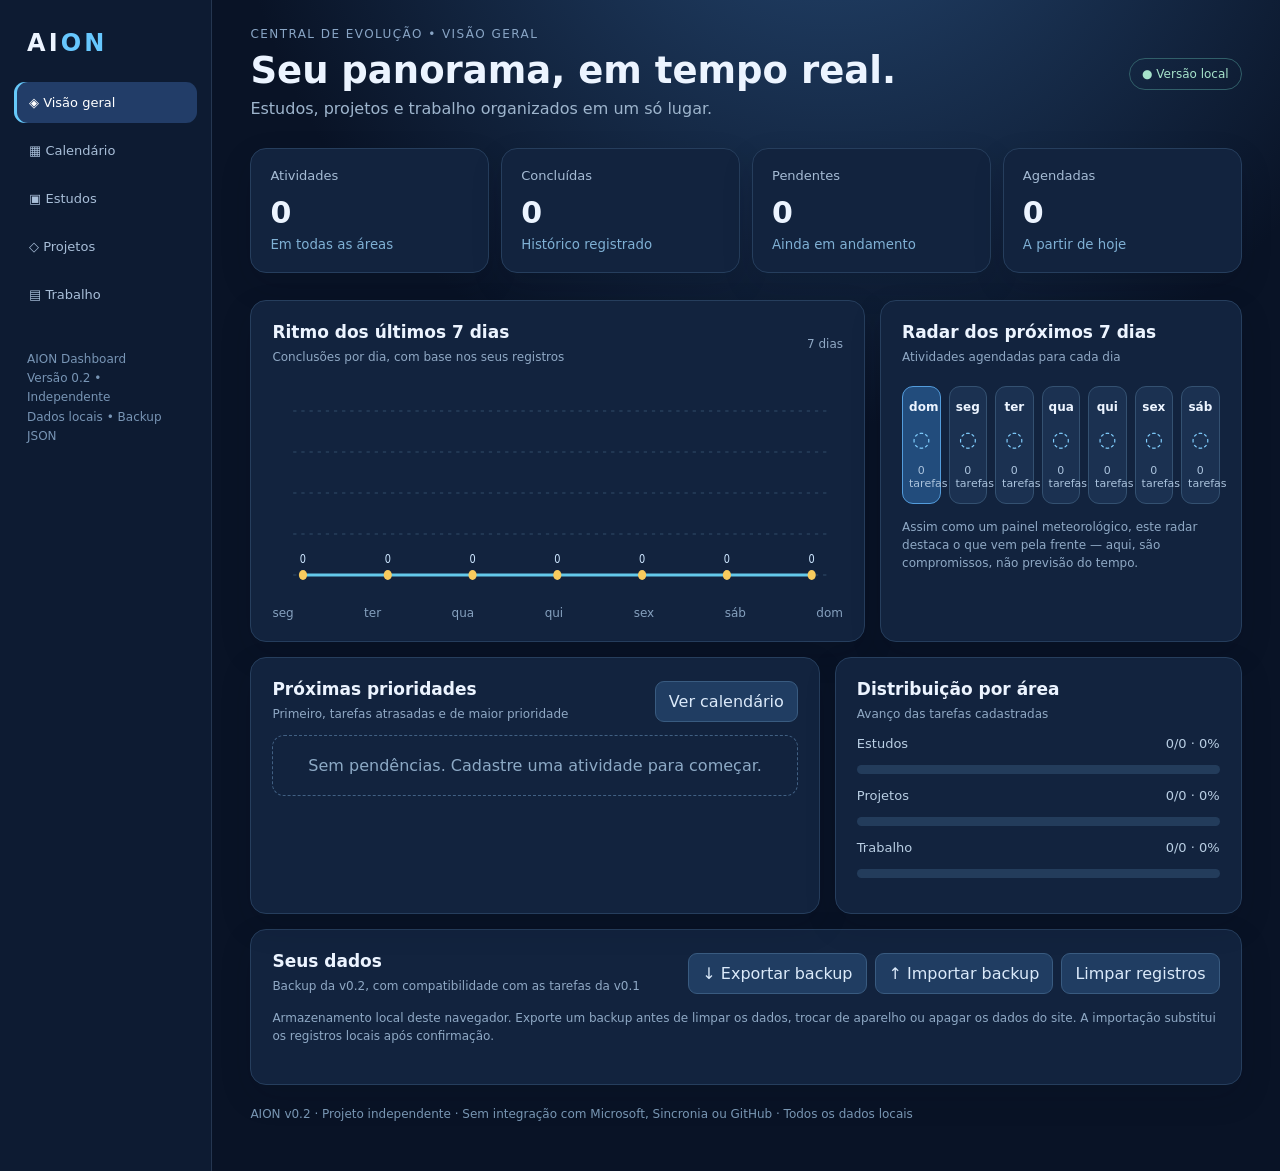
==== docs/index.html @ 26582be8 "AION Dashboard v0.2: interface estática para GitHub Pages" ====
<!doctype html><html lang="pt-BR"><head><meta charset="utf-8"><meta name="viewport" content="width=device-width, initial-scale=1"><meta name="theme-color" content="#0b1730"><meta name="description" content="AION Dashboard v0.2: estudos, projetos, trabalho e calendário com dados locais."><title>AION | Dashboard v0.2</title><style>
:root{font-family:Inter,ui-sans-serif,system-ui,-apple-system,Segoe UI,sans-serif;color:#ecf4ff;background:#091326;font-synthesis:none}*{box-sizing:border-box}body{margin:0;background:radial-gradient(circle at 65% -15%,#254771 0,transparent 38%),#091326}button,input,select{font:inherit}button{cursor:pointer}.app{display:flex;min-height:100vh}.side{width:212px;flex-shrink:0;padding:25px 14px;background:#0d1b32;border-right:1px solid #253650}.brand{font-size:24px;font-weight:850;letter-spacing:.13em;padding:4px 13px 25px}.brand span{color:#67c8ff}.nav{display:flex;flex-direction:column;gap:7px}.nav button{border:0;color:#a8bed8;background:transparent;text-align:left;padding:13px 15px;border-radius:11px}.nav button.active,.nav button:hover{background:#223d68;color:white}.side-note{font-size:12px;color:#7895b5;line-height:1.6;margin:35px 13px}.main{width:100%;min-width:0;padding:27px clamp(16px,3vw,45px) 50px;max-width:1600px;margin:auto}.top{display:flex;align-items:center;justify-content:space-between;gap:15px}.eyebrow{color:#89a5c5;font-size:12px;letter-spacing:.12em;text-transform:uppercase}h1{font-size:clamp(25px,3vw,37px);margin:8px 0 5px;font-weight:780}p{color:#9eb5cd;margin:0;line-height:1.5}.badge{font-size:12px;color:#a6e3cb;border:1px solid #315f69;border-radius:30px;padding:8px 12px;white-space:nowrap}.summary{display:grid;grid-template-columns:repeat(4,minmax(0,1fr));gap:12px;margin:27px 0}.tile,.panel{background:#12233e;border:1px solid #263e5d;border-radius:16px;box-shadow:0 12px 32px #050d1c22}.tile{padding:19px}.tile .name{font-size:13px;color:#a5bbd4}.tile strong{display:block;font-size:30px;margin:12px 0 4px}.tile small{color:#7fb0d4}.grid{display:grid;grid-template-columns:minmax(0,1.7fr) minmax(280px,1fr);gap:15px}.panel{padding:21px;min-width:0}.panel h2{font-size:17px;font-weight:650;margin:0 0 6px}.between{display:flex;align-items:center;justify-content:space-between;gap:12px}.hint{font-size:12px;color:#8fa8c4}.forecast{display:grid;grid-template-columns:repeat(7,minmax(0,1fr));gap:8px;margin-top:20px}.day{padding:13px 6px;text-align:center;border-radius:11px;background:#1b3151;border:1px solid #345171}.day.today{background:#224c7c;border-color:#539cdc}.day b,.day em,.day small{display:block}.day b{font-size:12px}.day em{font-style:normal;font-size:21px;margin:13px 0;color:#82cfff}.day small{font-size:11px;color:#abc3dd}.chart{margin-top:25px;width:100%;height:215px;display:block}.legend{display:flex;justify-content:space-between;font-size:12px;color:#85a0be;gap:10px}.list{margin-top:15px;display:flex;flex-direction:column;gap:9px}.task{display:flex;align-items:center;gap:10px;padding:13px;border:1px solid #294262;border-radius:11px;background:#1a2f4e}.task input{accent-color:#5ac9bd;width:17px;height:17px}.task-main{flex:1;min-width:0}.task-title{display:block;font-size:14px;overflow-wrap:anywhere}.task.done .task-title{text-decoration:line-through;color:#859bb5}.task small{font-size:11px;color:#8ea9c5}.del{color:#9db6d2;background:transparent;border:0;padding:4px 7px}.form{display:flex;gap:8px;flex-wrap:wrap;margin-top:18px}.form input,.form select{background:#0e1e36;color:#f1f7ff;border:1px solid #355273;padding:11px 12px;border-radius:9px;min-width:0}.form input{flex:1;min-width:130px}.primary{background:#f8c94e;color:#162038;border:0;border-radius:9px;font-weight:750;padding:11px 15px}.secondary{background:#203d62;border:1px solid #395b80;color:#dbeafa;border-radius:9px;padding:10px 13px}.section-note{font-size:12px;color:#8fa9c5;margin-top:14px}.lower{display:grid;grid-template-columns:1fr 1fr;gap:15px;margin-top:15px}.progress{background:#233c5b;height:9px;border-radius:30px;overflow:hidden;margin:14px 0}.progress>div{height:100%;background:linear-gradient(90deg,#43b4ce,#9fe5b7);border-radius:30px}.category{display:flex;justify-content:space-between;font-size:13px;margin-top:13px;color:#b9cee3}.toast{position:fixed;bottom:20px;right:20px;background:#244f65;color:#f1ffff;border-radius:10px;padding:12px 18px;display:none}.hidden{display:none!important}.empty{padding:20px;text-align:center;color:#8daac6;border:1px dashed #416083;border-radius:12px}.actions{display:flex;gap:8px;flex-wrap:wrap;margin-top:16px}.foot{font-size:12px;color:#7896b3;margin-top:22px}@media(max-width:950px){.side{width:75px;padding:23px 8px}.brand{font-size:13px;padding:7px 4px 20px}.brand span{display:none}.nav button{font-size:0;text-align:center}.nav button::first-letter{font-size:17px}.side-note{display:none}.summary{grid-template-columns:repeat(2,1fr)}}@media(max-width:650px){.app{display:block}.side{width:100%;padding:12px;border-right:0;border-bottom:1px solid #334966;display:flex;align-items:center;gap:8px;overflow:auto}.brand{padding:6px;font-size:16px}.nav{flex-direction:row;flex:1;justify-content:flex-end;gap:3px}.nav button{font-size:11px;padding:9px 8px;white-space:nowrap}.nav button::first-letter{font-size:inherit}.main{padding:22px 13px}.summary{gap:8px;margin:18px 0}.tile{padding:14px}.tile strong{font-size:24px}.grid,.lower{grid-template-columns:1fr}.panel{padding:15px}.forecast{gap:4px}.day{padding:11px 2px}.day b{font-size:10px}.day em{font-size:17px}.day small{font-size:10px}.badge{display:none}}

.nav button{font-size:13px}.nav button.active{box-shadow:inset 3px 0 #66c9f9}.nav-sep{border-top:1px solid #2c3e58;margin:12px 6px}.form textarea{width:100%;background:#0e1e36;color:#fff;border:1px solid #355273;padding:10px;border-radius:9px}.view{display:none}.view.active{display:block}.wide-grid{display:grid;grid-template-columns:1.4fr 1fr;gap:15px;margin-top:15px}.toolbar{display:flex;gap:8px;align-items:center;flex-wrap:wrap}.toolbar select,.toolbar input,.study-form input,.study-form select{background:#0e1e36;color:#eef7ff;border:1px solid #355273;border-radius:9px;padding:10px;min-width:0}.toolbar select,.toolbar input{max-width:200px}.calendar-week{display:grid;grid-template-columns:repeat(7,minmax(0,1fr));gap:5px;margin-top:13px}.cal-head{text-align:center;font-size:11px;color:#91aeca;padding:10px 0}.cal-day{min-height:100px;border:1px solid #2b4567;background:#142844;color:#ecf4ff;border-radius:10px;padding:8px;text-align:left;display:flex;flex-direction:column;gap:5px}.cal-day:hover,.cal-day.selected{border-color:#72cfff;background:#20456a}.cal-day.muted{opacity:.38}.cal-day.today .cal-number{color:#f8c94e}.cal-number{font-size:12px;font-weight:700}.cal-count{font-size:10px;color:#8bb5d9}.cal-pill{display:block;border-radius:5px;padding:3px 5px;font-size:10px;white-space:nowrap;overflow:hidden;text-overflow:ellipsis;background:#2a5670;color:#e3f4ff}.cal-pill.estudos{background:#364c89}.cal-pill.projetos{background:#415a69}.cal-pill.trabalho{background:#5e4937}.mini-list{margin-top:12px;display:flex;flex-direction:column;gap:9px}.mini-item{padding:11px;border:1px solid #2c4564;border-radius:10px;display:flex;align-items:center;gap:8px}.mini-item .title{flex:1;overflow-wrap:anywhere;font-size:13px}.small-label{font-size:11px;color:#9db9d4}.tag{border-radius:20px;background:#294767;color:#c4ddf0;font-size:11px;padding:5px 8px;white-space:nowrap}.tag.high{background:#613943;color:#ffd5d5}.tag.medium{background:#675333;color:#ffedc3}.tag.low{background:#294b49;color:#bdeee0}.task-due{display:block;color:#b7cde4;margin-top:4px}.task.overdue{border-color:#80525d}.task.overdue .task-due{color:#ffb4bd}.study-form{display:grid;grid-template-columns:1fr 1fr;gap:9px;margin-top:16px}.study-form label{display:flex;flex-direction:column;gap:5px;font-size:12px;color:#abc0d7}.study-form input,.study-form select{width:100%}.study-form button{grid-column:1/-1}.study-log{display:flex;align-items:center;justify-content:space-between;gap:10px;border-bottom:1px solid #2a4160;padding:11px 0;font-size:13px}.study-log small{display:block;color:#8ca7c7}.bars{display:flex;align-items:end;gap:12px;min-height:160px;margin:24px 0 3px;border-bottom:1px solid #3c5d7e;padding:0 12px}.bar-wrap{flex:1;display:flex;flex-direction:column;align-items:center;gap:7px;min-width:0}.bar{width:min(42px,80%);min-height:3px;background:linear-gradient(#89d9ea,#5870ce);border-radius:5px 5px 0 0}.bar-wrap small{font-size:10px;color:#abc0d7}.focus{border-left:3px solid #f9d17b;padding-left:12px;margin-top:14px;color:#e6f1ff;font-size:14px}.import-label{display:inline-flex;cursor:pointer}.import-label input{display:none}.check-note{margin:8px 0;color:#8ba7c1;font-size:12px}.custom-day{color:#91ccfa}.note-box{border:1px solid #355171;padding:12px;border-radius:10px;background:#10213a;font-size:13px;color:#bed4eb}.footer-actions{display:flex;gap:8px;flex-wrap:wrap}.btn-small{padding:5px 8px;border:1px solid #41618a;background:#213d60;color:#e3efff;border-radius:6px;font-size:11px}.status-msg{min-height:18px;font-size:12px;color:#9fd5ca}.sr-only{position:absolute;width:1px;height:1px;padding:0;margin:-1px;overflow:hidden;clip:rect(0,0,0,0);white-space:nowrap;border:0}
@media(max-width:950px){.nav button{font-size:0}.nav button::first-letter{font-size:18px}.wide-grid{grid-template-columns:1fr}}@media(max-width:650px){.nav button{font-size:11px}.nav button::first-letter{font-size:inherit}.wide-grid{grid-template-columns:1fr}.study-form{grid-template-columns:1fr 1fr}.cal-day{min-height:76px;padding:5px 3px}.cal-pill{font-size:8px;padding:2px}.cal-weekday{font-size:9px}.cal-count{font-size:9px}.toolbar{align-items:stretch}.toolbar input,.toolbar select{max-width:none;flex:1}.side{overflow-x:auto}.nav{justify-content:initial}.badge{display:none}}
</style></head><body>
<div class="app"><aside class="side"><div class="brand">AI<span>ON</span></div><nav class="nav" aria-label="Áreas do painel">
<button class="active" data-tab="geral">◈ Visão geral</button><button data-tab="calendario">▦ Calendário</button><button data-tab="estudos">▣ Estudos</button><button data-tab="projetos">◇ Projetos</button><button data-tab="trabalho">▤ Trabalho</button></nav><div class="side-note">AION Dashboard<br>Versão 0.2 • Independente<br>Dados locais • Backup JSON</div></aside>
<main class="main"><header class="top"><div><div class="eyebrow" id="section-label">CENTRAL DE EVOLUÇÃO • V0.2</div><h1 id="heading">Seu panorama, em tempo real.</h1><p id="subtitle">Estudos, projetos e trabalho organizados em um só lugar.</p></div><div class="badge">● Versão local</div></header>
<section id="overview" class="view active"><div class="summary" id="summary"></div><div class="grid"><section class="panel"><div class="between"><div><h2>Ritmo dos últimos 7 dias</h2><p class="hint">Conclusões por dia, com base nos seus registros</p></div><span class="hint">7 dias</span></div><svg id="chart" class="chart" viewBox="0 0 700 215" preserveAspectRatio="none" role="img" aria-label="Gráfico de tarefas concluídas nos últimos sete dias"></svg><div class="legend" id="chart-labels"></div></section><section class="panel"><h2>Radar dos próximos 7 dias</h2><p class="hint">Atividades agendadas para cada dia</p><div class="forecast" id="forecast"></div><p class="section-note">Assim como um painel meteorológico, este radar destaca o que vem pela frente — aqui, são compromissos, não previsão do tempo.</p></section></div><div class="wide-grid"><section class="panel"><div class="between"><div><h2>Próximas prioridades</h2><p class="hint">Primeiro, tarefas atrasadas e de maior prioridade</p></div><button class="secondary" id="goto-calendar">Ver calendário</button></div><div class="mini-list" id="upcoming"></div></section><section class="panel"><h2>Distribuição por área</h2><p class="hint">Avanço das tarefas cadastradas</p><div id="categories"></div></section></div></section>
<section id="calendar-view" class="view"><div class="wide-grid"><section class="panel"><div class="between"><div><h2>Calendário de atividades</h2><p class="hint">Selecione um dia para visualizar ou programar tarefas</p></div><div class="toolbar"><button class="secondary" id="cal-prev" aria-label="Mês anterior">‹</button><strong id="month-title" style="white-space:nowrap;font-size:13px"></strong><button class="secondary" id="cal-next" aria-label="Próximo mês">›</button><button class="secondary" id="cal-today">Hoje</button></div></div><div class="calendar-week" id="calendar"></div></section><section class="panel"><h2 id="selected-title">Atividades do dia</h2><p class="hint">Compromissos no dia selecionado</p><div id="day-list" class="mini-list"></div><form id="calendar-task-form" class="study-form"><label style="grid-column:1/-1">Nova atividade neste dia<input id="cal-task-name" required maxlength="110" placeholder="Ex.: Revisar matéria"></label><label>Área<select id="cal-task-type"><option value="estudos">Estudos</option><option value="projetos">Projetos</option><option value="trabalho">Trabalho</option></select></label><label>Prioridade<select id="cal-task-priority"><option value="medium">Média</option><option value="high">Alta</option><option value="low">Baixa</option></select></label><button type="submit" class="primary">+ Agendar para o dia selecionado</button></form></section></div></section>
<section id="studies-view" class="view"><div class="summary" id="study-summary"></div><div class="wide-grid"><section class="panel"><h2>Registrar sessão de estudo</h2><p class="hint">Histórico por disciplina, questões e acertos</p><form id="study-form" class="study-form"><label>Disciplina<input id="study-subject" maxlength="65" placeholder="Ex.: Português" required></label><label>Data<input id="study-date" type="date" required></label><label>Questões respondidas<input id="study-total" type="number" min="1" max="10000" required></label><label>Acertos<input id="study-correct" type="number" min="0" max="10000" required></label><button class="primary" type="submit">+ Registrar sessão</button></form><div class="focus" id="study-insight">Cadastre a primeira sessão para acompanhar sua precisão.</div></section><section class="panel"><h2>Acertos por disciplina</h2><p class="hint">Taxa acumulada dos registros locais</p><div class="bars" id="study-bars"></div><div id="study-legend" class="legend"></div></section></div><div class="wide-grid"><section class="panel"><h2>Histórico de sessões</h2><div id="study-history" class="mini-list"></div></section><section class="panel"><h2>Revisões e tarefas acadêmicas</h2><p class="hint">Atividades desta área, incluindo os prazos cadastrados</p><div id="study-tasks" class="list"></div></section></div></section>
<section id="tasks-view" class="view"><div class="summary" id="area-summary"></div><div class="wide-grid"><section class="panel"><h2 id="list-title">Atividades</h2><p class="hint">Filtre tarefas, conclua entregas e organize seus prazos.</p><div class="toolbar" style="margin-top:13px"><select id="filter-status" aria-label="Filtrar por situação"><option value="all">Todas</option><option value="pending">Pendentes</option><option value="done">Concluídas</option></select><select id="filter-priority" aria-label="Filtrar prioridade"><option value="all">Todas as prioridades</option><option value="high">Alta</option><option value="medium">Média</option><option value="low">Baixa</option></select></div><div id="task-list" class="list"></div></section><section class="panel"><h2>Nova atividade</h2><p class="hint">Defina o que fazer, quando e com qual prioridade</p><form id="task-form" class="study-form"><label style="grid-column:1/-1">Atividade<input id="task-name" maxlength="110" placeholder="Ex.: Revisar edital" required></label><label>Área<select id="task-type"><option value="estudos">Estudos</option><option value="projetos">Projetos</option><option value="trabalho">Trabalho</option></select></label><label>Prioridade<select id="task-priority"><option value="medium">Média</option><option value="high">Alta</option><option value="low">Baixa</option></select></label><label style="grid-column:1/-1">Prazo (opcional)<input id="task-due" type="date"></label><button class="primary" type="submit">+ Adicionar atividade</button></form><div class="note-box" style="margin-top:17px">💡 O dashboard não acessa automaticamente o ChatGPT, seu calendário ou seus documentos. Os registros são preenchidos aqui e ficam salvos neste navegador.</div></section></div></section>
<div class="panel" style="margin-top:15px"><div class="between"><div><h2>Seus dados</h2><p class="hint">Backup da v0.2, com compatibilidade com as tarefas da v0.1</p></div><div class="footer-actions"><button class="secondary" id="export">↓ Exportar backup</button><label class="secondary import-label">↑ Importar backup<input id="import" type="file" accept=".json,application/json"></label><button class="secondary" id="clear">Limpar registros</button></div></div><p class="section-note">Armazenamento local deste navegador. Exporte um backup antes de limpar os dados, trocar de aparelho ou apagar os dados do site. A importação substitui os registros locais após confirmação.</p><p class="status-msg" id="status" role="status"></p></div><div class="foot">AION v0.2 · Projeto independente · Sem integração com Microsoft, Sincronia ou GitHub · Todos os dados locais</div></main></div><div class="toast" id="toast" role="status"></div><script>
(()=>{'use strict';
const KEY='aion-dashboard-local-v2',OLD='aion-dashboard-local-v1';
const names={estudos:'Estudos',projetos:'Projetos',trabalho:'Trabalho'},prNames={high:'Alta',medium:'Média',low:'Baixa'};
const tabs={geral:['Seu panorama, em tempo real.','Estudos, projetos e trabalho organizados em um só lugar.'],calendario:['Seu tempo, organizado.','Uma visão clara dos compromissos e dos próximos passos.'],estudos:['Estudos em evolução.','Registre sessões, monitore acertos e acompanhe revisões.'],projetos:['Projetos em movimento.','Acompanhe entregas, prioridades e prazos.'],trabalho:['Trabalho sob controle.','Organize suas atividades profissionais sem perder o foco.']};
const $=id=>document.getElementById(id),esc=s=>String(s).replace(/[&<>"']/g,c=>({'&':'&amp;','<':'&lt;','>':'&gt;','"':'&quot;',"'":'&#39;'}[c]));
const today=()=>dateKey(new Date()),dateKey=d=>[d.getFullYear(),String(d.getMonth()+1).padStart(2,'0'),String(d.getDate()).padStart(2,'0')].join('-');
const offset=n=>{const d=new Date();d.setHours(12,0,0,0);d.setDate(d.getDate()+n);return d};
const validDay=s=>typeof s==='string'&&/^\d{4}-\d{2}-\d{2}$/.test(s)&&!isNaN(Date.parse(s+'T12:00:00'))&&dateKey(new Date(s+'T12:00:00'))===s;
const pretty=s=>validDay(s)?new Date(s+'T12:00:00').toLocaleDateString('pt-BR',{day:'2-digit',month:'short',year:'numeric'}):'Sem prazo';
function uid(){return typeof crypto!=='undefined'&&crypto.randomUUID?crypto.randomUUID():Date.now()+'-'+Math.random().toString(36).slice(2)}
function sanitizeTask(t){if(!t||typeof t.name!=='string'||!names[t.type])return null;return {id:typeof t.id==='string'?t.id:uid(),name:t.name.slice(0,110),type:t.type,done:!!t.done,priority:prNames[t.priority]?t.priority:'medium',due:validDay(t.due)?t.due:'',createdDay:validDay(t.createdDay)?t.createdDay:today(),createdAt:typeof t.createdAt==='string'?t.createdAt:new Date().toISOString(),completedDay:validDay(t.completedDay)?t.completedDay:''}}
function sanitizeStudy(s){if(!s||typeof s.subject!=='string'||!validDay(s.date))return null;let total=Number(s.total),correct=Number(s.correct);if(!Number.isInteger(total)||total<1||total>10000||!Number.isInteger(correct)||correct<0||correct>total)return null;return {id:typeof s.id==='string'?s.id:uid(),subject:s.subject.trim().slice(0,65),date:s.date,total,correct}}
let state={tasks:[],studies:[]},active='geral',selected=today(),month=new Date().getMonth(),year=new Date().getFullYear();
try{const raw=JSON.parse(localStorage.getItem(KEY)||'null');if(raw&&Array.isArray(raw.tasks)&&Array.isArray(raw.studies)){state.tasks=raw.tasks.map(sanitizeTask).filter(Boolean);state.studies=raw.studies.map(sanitizeStudy).filter(Boolean)}else{const old=JSON.parse(localStorage.getItem(OLD)||'[]');if(Array.isArray(old))state.tasks=old.map(sanitizeTask).filter(Boolean)}}catch(e){}
function save(){try{localStorage.setItem(KEY,JSON.stringify(state))}catch(e){notify('Não foi possível salvar. Faça backup dos registros.')}}
function notify(msg){$('toast').textContent=msg;$('status').textContent=msg;$('toast').style.display='block';clearTimeout(notify.timer);notify.timer=setTimeout(()=>$('toast').style.display='none',2900)}
function relevant(){return state.tasks.filter(t=>active==='geral'||active==='calendario'||t.type===active)}
function sorted(tasks){return tasks.slice().sort((a,b)=>Number(a.done)-Number(b.done)||(a.due||'9999').localeCompare(b.due||'9999')||({high:0,medium:1,low:2}[a.priority]-{high:0,medium:1,low:2}[b.priority])||(b.createdAt||'').localeCompare(a.createdAt||''))}
function tileHTML(stats){return stats.map(s=>`<div class="tile"><div class="name">${esc(s[0])}</div><strong>${esc(s[1])}</strong><small>${esc(s[2])}</small></div>`).join('')}
function renderHeader(){document.querySelectorAll('[data-tab]').forEach(b=>b.classList.toggle('active',b.dataset.tab===active));$('heading').textContent=tabs[active][0];$('subtitle').textContent=tabs[active][1];$('section-label').textContent='CENTRAL DE EVOLUÇÃO • '+(active==='geral'?'VISÃO GERAL':active.toUpperCase());$('overview').classList.toggle('active',active==='geral');$('calendar-view').classList.toggle('active',active==='calendario');$('studies-view').classList.toggle('active',active==='estudos');$('tasks-view').classList.toggle('active',['projetos','trabalho'].includes(active));$('task-type').value=names[active]?active:'estudos'}
function renderOverview(){const tasks=state.tasks,done=tasks.filter(t=>t.done).length,pending=tasks.length-done,upcoming=tasks.filter(t=>!t.done&&t.due&&t.due>=today()).length;
$('summary').innerHTML=tileHTML([['Atividades',tasks.length,'Em todas as áreas'],['Concluídas',done,'Histórico registrado'],['Pendentes',pending,'Ainda em andamento'],['Agendadas',upcoming,'A partir de hoje']]);
$('categories').innerHTML=Object.entries(names).map(([k,n])=>{let a=tasks.filter(t=>t.type===k),d=a.filter(t=>t.done).length,p=a.length?Math.round(d/a.length*100):0;return `<div class="category"><span>${n}</span><span>${d}/${a.length} · ${p}%</span></div><div class="progress"><div style="width:${p}%"></div></div>`}).join('');
const ds=Array.from({length:7},(_,i)=>offset(i-6)),vals=ds.map(d=>tasks.filter(t=>t.done&&t.completedDay===dateKey(d)).length),max=Math.max(1,...vals),coords=vals.map((v,i)=>[38+i*104,184-v/max*152]);let svg='';for(let i=0;i<5;i++){let y=20+i*41;svg+=`<line x1="26" y1="${y}" x2="680" y2="${y}" stroke="#34516e" stroke-width="1" stroke-dasharray="4 6"/>`}const line=coords.map(([x,y])=>`${x},${y}`).join(' ');svg+=`<polygon points="38,184 ${line} 662,184" fill="#51aeea" fill-opacity=".12"/><polyline points="${line}" fill="none" stroke="#64c9ea" stroke-width="3" stroke-linejoin="round"/>`;coords.forEach(([x,y],i)=>{svg+=`<circle cx="${x}" cy="${y}" r="5" fill="#f8cb5d"/><text x="${x}" y="${Math.max(14,y-12)}" font-size="12" fill="#cde6ff" text-anchor="middle">${vals[i]}</text>`});$('chart').innerHTML=svg;
$('chart-labels').innerHTML=ds.map(d=>`<span>${d.toLocaleDateString('pt-BR',{weekday:'short'}).replace('.','')}</span>`).join('');$('forecast').innerHTML=Array.from({length:7},(_,i)=>{const d=offset(i),n=tasks.filter(t=>!t.done&&t.due===dateKey(d)).length;return `<div class="day ${i===0?'today':''}"><b>${d.toLocaleDateString('pt-BR',{weekday:'short'}).replace('.','')}</b><em>${['◌','◔','◑','◕','●'][Math.min(4,n)]}</em><small>${n} tarefa${n===1?'':'s'}</small></div>`}).join('');
const next=sorted(tasks.filter(t=>!t.done)).slice(0,6);$('upcoming').innerHTML=next.length?next.map(t=>`<div class="mini-item"><span class="tag ${t.priority}">${prNames[t.priority]}</span><span class="title">${esc(t.name)}<br><span class="small-label">${names[t.type]} · ${pretty(t.due)}</span></span><button class="btn-small" data-complete="${esc(t.id)}">Concluir</button></div>`).join(''):'<div class="empty">Sem pendências. Cadastre uma atividade para começar.</div>'}
function renderCalendar(){const first=new Date(year,month,1),dayStart=(first.getDay()+6)%7,days=new Date(year,month+1,0).getDate(),cells=Math.ceil((dayStart+days)/7)*7;$('month-title').textContent=first.toLocaleDateString('pt-BR',{month:'long',year:'numeric'});let html=['Seg','Ter','Qua','Qui','Sex','Sáb','Dom'].map(d=>`<div class="cal-head">${d}</div>`).join('');for(let i=0;i<cells;i++){let d=new Date(year,month,i-dayStart+1),key=dateKey(d),valid=d.getMonth()===month,items=state.tasks.filter(t=>t.due===key);html+=`<button type="button" class="cal-day ${valid?'':'muted'} ${key===selected?'selected':''} ${key===today()?'today':''}" data-day="${key}" aria-label="${pretty(key)}, ${items.length} atividades"><span class="cal-number">${d.getDate()}</span>${items.slice(0,2).map(t=>`<span class="cal-pill ${t.type}">${t.done?'✓ ':''}${esc(t.name)}</span>`).join('')}${items.length>2?`<span class="cal-count">+${items.length-2} outras</span>`:''}</button>`} $('calendar').innerHTML=html;const tasks=sorted(state.tasks.filter(t=>t.due===selected));$('selected-title').textContent='Atividades de '+pretty(selected);$('day-list').innerHTML=tasks.length?tasks.map(t=>`<div class="mini-item"><span class="title">${esc(t.name)}<br><span class="small-label">${names[t.type]} · ${prNames[t.priority]} · ${t.done?'Concluída':'Pendente'}</span></span>${t.done?'✓':`<button class="btn-small" data-complete="${esc(t.id)}">Concluir</button>`}</div>`).join(''):'<div class="empty">Nenhuma atividade nesse dia.</div>';}
function renderTask(t){return `<div class="task ${t.done?'done':''} ${!t.done&&t.due&&t.due<today()?'overdue':''}"><input type="checkbox" data-id="${esc(t.id)}" ${t.done?'checked':''} aria-label="Concluir ${esc(t.name)}"><span class="task-main"><span class="task-title">${esc(t.name)}</span><small>${names[t.type]} · <span class="tag ${t.priority}">${prNames[t.priority]}</span></small><small class="task-due">${t.due?'Prazo: '+pretty(t.due):'Sem prazo'}</small></span><button type="button" class="del" data-remove="${esc(t.id)}" aria-label="Excluir ${esc(t.name)}" title="Excluir atividade">×</button></div>`}
function renderTasks(){const items=state.tasks.filter(t=>t.type===active),done=items.filter(t=>t.done).length,overdue=items.filter(t=>!t.done&&t.due&&t.due<today()).length,pct=items.length?Math.round(done*100/items.length):0;
$('area-summary').innerHTML=tileHTML([['Total',items.length,'Nesta área'],['Concluídas',done,'Entregas realizadas'],['Atrasadas',overdue,'Pendências com prazo'],['Progresso',pct+'%','Tarefas concluídas']]);$('list-title').textContent='Tarefas de '+names[active];let filtered=sorted(items).filter(t=>{let status=$('filter-status').value,prio=$('filter-priority').value;return (status==='all'||(status==='done'?t.done:!t.done))&&(prio==='all'||prio===t.priority)});$('task-list').innerHTML=filtered.length?filtered.map(renderTask).join(''):'<div class="empty">Nenhuma tarefa para os filtros selecionados.</div>'}
function renderStudies(){const list=state.studies,total=list.reduce((n,s)=>n+s.total,0),correct=list.reduce((n,s)=>n+s.correct,0),pct=total?Math.round(correct/total*100):0,subjects=new Set(list.map(s=>s.subject.toLocaleLowerCase('pt-BR'))).size;
$('study-summary').innerHTML=tileHTML([['Sessões',list.length,'Registros locais'],['Questões',total,'Respondidas'],['Acertos',correct,'Respostas corretas'],['Precisão',pct+'%',subjects+' disciplina(s)']]);
let grouped={};list.forEach(s=>{let k=s.subject.trim().toLocaleLowerCase('pt-BR');if(!grouped[k])grouped[k]={name:s.subject,correct:0,total:0};grouped[k].total+=s.total;grouped[k].correct+=s.correct});let rows=Object.values(grouped).sort((a,b)=>b.total-a.total).slice(0,7);$('study-bars').innerHTML=rows.length?rows.map(r=>{let p=Math.round(r.correct/r.total*100);return `<div class="bar-wrap"><strong class="small-label">${p}%</strong><div class="bar" style="height:${Math.max(4,p*1.35)}px" title="${esc(r.name)}: ${p}%"></div><small title="${esc(r.name)}">${esc(r.name.slice(0,9))}</small></div>`}).join(''):'<div class="empty" style="width:100%">Ainda não há sessões registradas.</div>';
$('study-legend').textContent=rows.length?'Precisão acumulada por disciplina':'';let weakest=rows.length?rows.slice().sort((a,b)=>a.correct/a.total-b.correct/b.total)[0]:null;$('study-insight').textContent=weakest?`Ponto de atenção: ${weakest.name} — ${Math.round(100*weakest.correct/weakest.total)}% de acertos em ${weakest.total} questões registradas.`:'Cadastre sua primeira sessão para acompanhar a precisão.';
$('study-history').innerHTML=list.length?list.slice().sort((a,b)=>b.date.localeCompare(a.date)).slice(0,15).map(s=>`<div class="study-log"><div><strong>${esc(s.subject)}</strong><small>${pretty(s.date)} · ${s.correct}/${s.total} acertos (${Math.round(s.correct/s.total*100)}%)</small></div><button class="btn-small" data-study-remove="${esc(s.id)}">Excluir</button></div>`).join(''):'<div class="empty">Nenhuma sessão registrada ainda.</div>';
let a=sorted(state.tasks.filter(t=>t.type==='estudos')).slice(0,10);$('study-tasks').innerHTML=a.length?a.map(renderTask).join(''):'<div class="empty">Cadastre suas revisões no calendário ou nas tarefas.</div>'}
function render(){renderHeader();renderOverview();renderCalendar();renderStudies();if(active==='projetos'||active==='trabalho')renderTasks()}
function setTab(tab){if(!tabs[tab])return;active=tab;render()}
document.querySelectorAll('[data-tab]').forEach(b=>b.addEventListener('click',()=>setTab(b.dataset.tab)));
$('goto-calendar').addEventListener('click',()=>setTab('calendario'));
$('cal-prev').addEventListener('click',()=>{const d=new Date(year,month-1,1);year=d.getFullYear();month=d.getMonth();renderCalendar()});$('cal-next').addEventListener('click',()=>{const d=new Date(year,month+1,1);year=d.getFullYear();month=d.getMonth();renderCalendar()});$('cal-today').addEventListener('click',()=>{selected=today();const d=new Date();year=d.getFullYear();month=d.getMonth();renderCalendar()});$('calendar').addEventListener('click',e=>{const b=e.target.closest('[data-day]');if(!b)return;selected=b.dataset.day;const d=new Date(selected+'T12:00:00');year=d.getFullYear();month=d.getMonth();$('task-due').value=selected;renderCalendar()});
$('calendar-task-form').addEventListener('submit',e=>{e.preventDefault();const name=$('cal-task-name').value.trim(),type=$('cal-task-type').value,priority=$('cal-task-priority').value;if(!name||!names[type]||!prNames[priority])return;state.tasks.push({id:uid(),name,type,priority,due:selected,done:false,createdDay:today(),createdAt:new Date().toISOString(),completedDay:''});$('cal-task-name').value='';save();render();notify('Atividade agendada')});
$('task-form').addEventListener('submit' ,e=>{e.preventDefault();const name=$('task-name').value.trim(),type=$('task-type').value,priority=$('task-priority').value,due=$('task-due').value;if(!name||!names[type]||!prNames[priority]||(due&&!validDay(due))){notify('Verifique os campos da tarefa');return}state.tasks.push({id:uid(),name,type,priority,due,done:false,createdDay:today(),createdAt:new Date().toISOString(),completedDay:''});$('task-name').value='';save();render();notify('Atividade adicionada')});
$('study-date').value=today();$('study-form').addEventListener('submit',e=>{e.preventDefault();const subject=$('study-subject').value.trim(),date=$('study-date').value,total=Number($('study-total').value),correct=Number($('study-correct').value);if(!subject||!validDay(date)||!Number.isInteger(total)||total<1||total>10000||!Number.isInteger(correct)||correct<0||correct>total){notify('Acertos precisam estar entre zero e o total de questões');return}state.studies.push({id:uid(),subject,date,total,correct});$('study-total').value='';$('study-correct').value='';save();render();notify('Sessão registrada')});
function complete(id,done){const t=state.tasks.find(t=>t.id===id);if(!t)return;t.done=done;t.completedDay=done?today():'';save();render();notify(done?'Atividade concluída':'Atividade reaberta')}
document.addEventListener('change',e=>{if(e.target.matches('[data-id]'))complete(e.target.dataset.id,e.target.checked)});document.addEventListener('click',e=>{const c=e.target.closest('[data-complete]'),r=e.target.closest('[data-remove]'),s=e.target.closest('[data-study-remove]');if(c)complete(c.dataset.complete,true);if(r){if(!confirm('Excluir esta atividade?'))return;state.tasks=state.tasks.filter(t=>t.id!==r.dataset.remove);save();render();notify('Atividade excluída')}if(s){if(!confirm('Excluir este registro de estudo?'))return;state.studies=state.studies.filter(x=>x.id!==s.dataset.studyRemove);save();render();notify('Sessão excluída')}});
$('filter-status').addEventListener('change',renderTasks);$('filter-priority').addEventListener('change',renderTasks);
$('export').addEventListener('click',()=>{const body=JSON.stringify({version:2,exportedAt:new Date().toISOString(),...state},null,2),url=URL.createObjectURL(new Blob([body],{type:'application/json'})),a=document.createElement('a');a.href=url;a.download='aion-dashboard-v02-backup-'+today()+'.json';a.click();setTimeout(()=>URL.revokeObjectURL(url),1500);notify('Backup exportado')});
$('import').addEventListener('change',async e=>{const file=e.target.files&&e.target.files[0];if(!file)return;try{if(file.size>5*1024*1024)throw Error('Arquivo excede 5 MB');const raw=JSON.parse(await file.text());let tasks=Array.isArray(raw)?raw:raw.tasks,studies=Array.isArray(raw.studies)?raw.studies:[];if(!Array.isArray(tasks))throw Error('Formato inválido');if(tasks.length>10000||studies.length>10000)throw Error('Muitos registros');let validTasks=tasks.map(sanitizeTask).filter(Boolean),validStudies=studies.map(sanitizeStudy).filter(Boolean);if(validTasks.length!==tasks.length||validStudies.length!==studies.length)throw Error('Alguns registros são inválidos');if(!confirm(`Substituir os registros deste navegador por ${validTasks.length} tarefas e ${validStudies.length} sessões? Faça um backup antes se necessário.`))return;state={tasks:validTasks,studies:validStudies};save();render();notify('Backup importado')}catch(err){notify('Erro ao importar: '+err.message)}finally{e.target.value=''}});
$('clear').addEventListener('click',()=>{if(!confirm('Apagar TODAS as tarefas e sessões deste navegador? Exporte o backup antes.'))return;state={tasks:[],studies:[]};save();render();notify('Registros locais apagados')});
render();})();
</script></body></html>
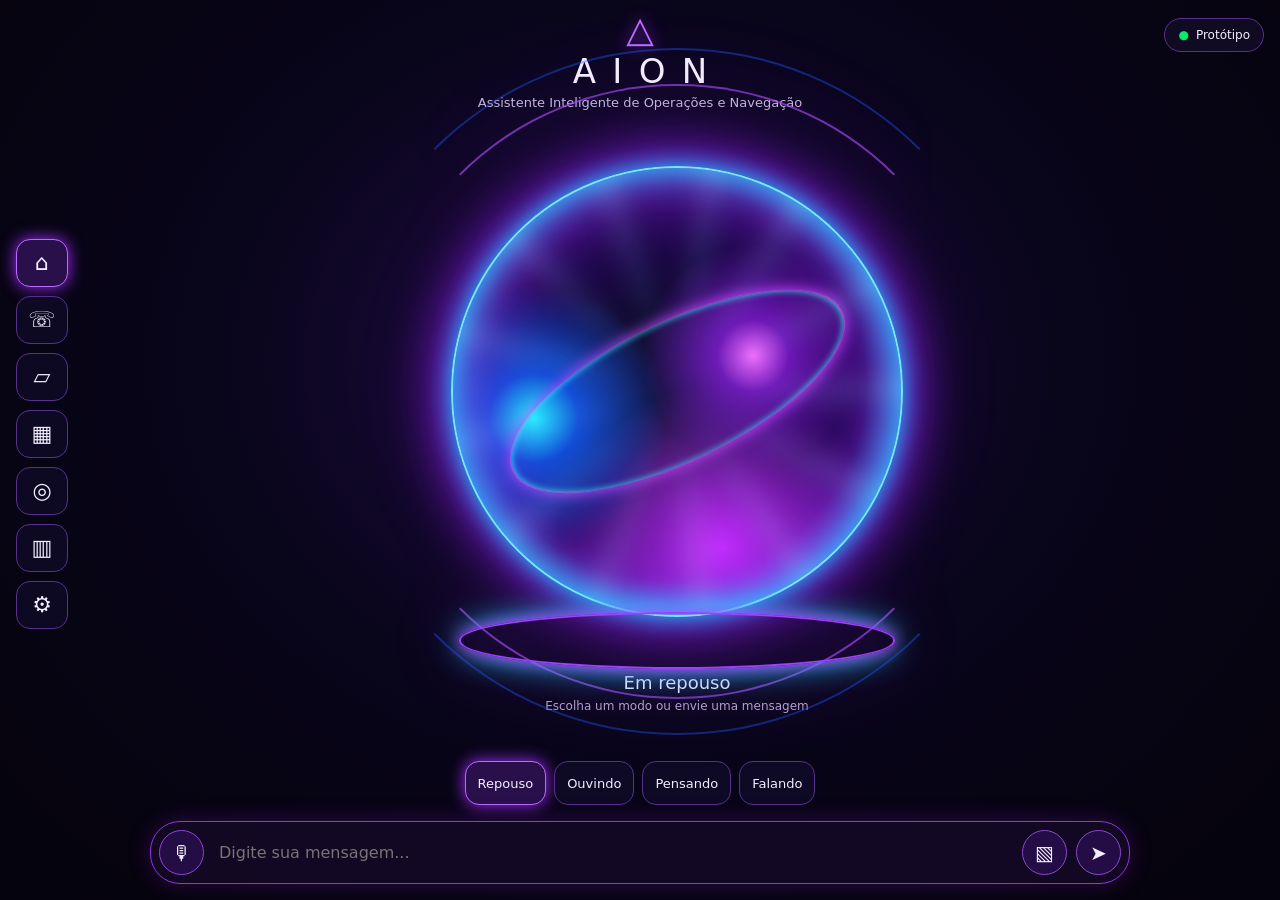
==== commit aa988d62: "Preserve original AION orb at root; dashboard available under /dashboard/" ====
--- a/docs/index.html
+++ b/docs/index.html
@@ -1,66 +1,51 @@
-<!doctype html><html lang="pt-BR"><head><meta charset="utf-8"><meta name="viewport" content="width=device-width, initial-scale=1"><meta name="theme-color" content="#0b1730"><meta name="description" content="AION Dashboard v0.2: estudos, projetos, trabalho e calendário com dados locais."><title>AION | Dashboard v0.2</title><style>
-:root{font-family:Inter,ui-sans-serif,system-ui,-apple-system,Segoe UI,sans-serif;color:#ecf4ff;background:#091326;font-synthesis:none}*{box-sizing:border-box}body{margin:0;background:radial-gradient(circle at 65% -15%,#254771 0,transparent 38%),#091326}button,input,select{font:inherit}button{cursor:pointer}.app{display:flex;min-height:100vh}.side{width:212px;flex-shrink:0;padding:25px 14px;background:#0d1b32;border-right:1px solid #253650}.brand{font-size:24px;font-weight:850;letter-spacing:.13em;padding:4px 13px 25px}.brand span{color:#67c8ff}.nav{display:flex;flex-direction:column;gap:7px}.nav button{border:0;color:#a8bed8;background:transparent;text-align:left;padding:13px 15px;border-radius:11px}.nav button.active,.nav button:hover{background:#223d68;color:white}.side-note{font-size:12px;color:#7895b5;line-height:1.6;margin:35px 13px}.main{width:100%;min-width:0;padding:27px clamp(16px,3vw,45px) 50px;max-width:1600px;margin:auto}.top{display:flex;align-items:center;justify-content:space-between;gap:15px}.eyebrow{color:#89a5c5;font-size:12px;letter-spacing:.12em;text-transform:uppercase}h1{font-size:clamp(25px,3vw,37px);margin:8px 0 5px;font-weight:780}p{color:#9eb5cd;margin:0;line-height:1.5}.badge{font-size:12px;color:#a6e3cb;border:1px solid #315f69;border-radius:30px;padding:8px 12px;white-space:nowrap}.summary{display:grid;grid-template-columns:repeat(4,minmax(0,1fr));gap:12px;margin:27px 0}.tile,.panel{background:#12233e;border:1px solid #263e5d;border-radius:16px;box-shadow:0 12px 32px #050d1c22}.tile{padding:19px}.tile .name{font-size:13px;color:#a5bbd4}.tile strong{display:block;font-size:30px;margin:12px 0 4px}.tile small{color:#7fb0d4}.grid{display:grid;grid-template-columns:minmax(0,1.7fr) minmax(280px,1fr);gap:15px}.panel{padding:21px;min-width:0}.panel h2{font-size:17px;font-weight:650;margin:0 0 6px}.between{display:flex;align-items:center;justify-content:space-between;gap:12px}.hint{font-size:12px;color:#8fa8c4}.forecast{display:grid;grid-template-columns:repeat(7,minmax(0,1fr));gap:8px;margin-top:20px}.day{padding:13px 6px;text-align:center;border-radius:11px;background:#1b3151;border:1px solid #345171}.day.today{background:#224c7c;border-color:#539cdc}.day b,.day em,.day small{display:block}.day b{font-size:12px}.day em{font-style:normal;font-size:21px;margin:13px 0;color:#82cfff}.day small{font-size:11px;color:#abc3dd}.chart{margin-top:25px;width:100%;height:215px;display:block}.legend{display:flex;justify-content:space-between;font-size:12px;color:#85a0be;gap:10px}.list{margin-top:15px;display:flex;flex-direction:column;gap:9px}.task{display:flex;align-items:center;gap:10px;padding:13px;border:1px solid #294262;border-radius:11px;background:#1a2f4e}.task input{accent-color:#5ac9bd;width:17px;height:17px}.task-main{flex:1;min-width:0}.task-title{display:block;font-size:14px;overflow-wrap:anywhere}.task.done .task-title{text-decoration:line-through;color:#859bb5}.task small{font-size:11px;color:#8ea9c5}.del{color:#9db6d2;background:transparent;border:0;padding:4px 7px}.form{display:flex;gap:8px;flex-wrap:wrap;margin-top:18px}.form input,.form select{background:#0e1e36;color:#f1f7ff;border:1px solid #355273;padding:11px 12px;border-radius:9px;min-width:0}.form input{flex:1;min-width:130px}.primary{background:#f8c94e;color:#162038;border:0;border-radius:9px;font-weight:750;padding:11px 15px}.secondary{background:#203d62;border:1px solid #395b80;color:#dbeafa;border-radius:9px;padding:10px 13px}.section-note{font-size:12px;color:#8fa9c5;margin-top:14px}.lower{display:grid;grid-template-columns:1fr 1fr;gap:15px;margin-top:15px}.progress{background:#233c5b;height:9px;border-radius:30px;overflow:hidden;margin:14px 0}.progress>div{height:100%;background:linear-gradient(90deg,#43b4ce,#9fe5b7);border-radius:30px}.category{display:flex;justify-content:space-between;font-size:13px;margin-top:13px;color:#b9cee3}.toast{position:fixed;bottom:20px;right:20px;background:#244f65;color:#f1ffff;border-radius:10px;padding:12px 18px;display:none}.hidden{display:none!important}.empty{padding:20px;text-align:center;color:#8daac6;border:1px dashed #416083;border-radius:12px}.actions{display:flex;gap:8px;flex-wrap:wrap;margin-top:16px}.foot{font-size:12px;color:#7896b3;margin-top:22px}@media(max-width:950px){.side{width:75px;padding:23px 8px}.brand{font-size:13px;padding:7px 4px 20px}.brand span{display:none}.nav button{font-size:0;text-align:center}.nav button::first-letter{font-size:17px}.side-note{display:none}.summary{grid-template-columns:repeat(2,1fr)}}@media(max-width:650px){.app{display:block}.side{width:100%;padding:12px;border-right:0;border-bottom:1px solid #334966;display:flex;align-items:center;gap:8px;overflow:auto}.brand{padding:6px;font-size:16px}.nav{flex-direction:row;flex:1;justify-content:flex-end;gap:3px}.nav button{font-size:11px;padding:9px 8px;white-space:nowrap}.nav button::first-letter{font-size:inherit}.main{padding:22px 13px}.summary{gap:8px;margin:18px 0}.tile{padding:14px}.tile strong{font-size:24px}.grid,.lower{grid-template-columns:1fr}.panel{padding:15px}.forecast{gap:4px}.day{padding:11px 2px}.day b{font-size:10px}.day em{font-size:17px}.day small{font-size:10px}.badge{display:none}}
-
-.nav button{font-size:13px}.nav button.active{box-shadow:inset 3px 0 #66c9f9}.nav-sep{border-top:1px solid #2c3e58;margin:12px 6px}.form textarea{width:100%;background:#0e1e36;color:#fff;border:1px solid #355273;padding:10px;border-radius:9px}.view{display:none}.view.active{display:block}.wide-grid{display:grid;grid-template-columns:1.4fr 1fr;gap:15px;margin-top:15px}.toolbar{display:flex;gap:8px;align-items:center;flex-wrap:wrap}.toolbar select,.toolbar input,.study-form input,.study-form select{background:#0e1e36;color:#eef7ff;border:1px solid #355273;border-radius:9px;padding:10px;min-width:0}.toolbar select,.toolbar input{max-width:200px}.calendar-week{display:grid;grid-template-columns:repeat(7,minmax(0,1fr));gap:5px;margin-top:13px}.cal-head{text-align:center;font-size:11px;color:#91aeca;padding:10px 0}.cal-day{min-height:100px;border:1px solid #2b4567;background:#142844;color:#ecf4ff;border-radius:10px;padding:8px;text-align:left;display:flex;flex-direction:column;gap:5px}.cal-day:hover,.cal-day.selected{border-color:#72cfff;background:#20456a}.cal-day.muted{opacity:.38}.cal-day.today .cal-number{color:#f8c94e}.cal-number{font-size:12px;font-weight:700}.cal-count{font-size:10px;color:#8bb5d9}.cal-pill{display:block;border-radius:5px;padding:3px 5px;font-size:10px;white-space:nowrap;overflow:hidden;text-overflow:ellipsis;background:#2a5670;color:#e3f4ff}.cal-pill.estudos{background:#364c89}.cal-pill.projetos{background:#415a69}.cal-pill.trabalho{background:#5e4937}.mini-list{margin-top:12px;display:flex;flex-direction:column;gap:9px}.mini-item{padding:11px;border:1px solid #2c4564;border-radius:10px;display:flex;align-items:center;gap:8px}.mini-item .title{flex:1;overflow-wrap:anywhere;font-size:13px}.small-label{font-size:11px;color:#9db9d4}.tag{border-radius:20px;background:#294767;color:#c4ddf0;font-size:11px;padding:5px 8px;white-space:nowrap}.tag.high{background:#613943;color:#ffd5d5}.tag.medium{background:#675333;color:#ffedc3}.tag.low{background:#294b49;color:#bdeee0}.task-due{display:block;color:#b7cde4;margin-top:4px}.task.overdue{border-color:#80525d}.task.overdue .task-due{color:#ffb4bd}.study-form{display:grid;grid-template-columns:1fr 1fr;gap:9px;margin-top:16px}.study-form label{display:flex;flex-direction:column;gap:5px;font-size:12px;color:#abc0d7}.study-form input,.study-form select{width:100%}.study-form button{grid-column:1/-1}.study-log{display:flex;align-items:center;justify-content:space-between;gap:10px;border-bottom:1px solid #2a4160;padding:11px 0;font-size:13px}.study-log small{display:block;color:#8ca7c7}.bars{display:flex;align-items:end;gap:12px;min-height:160px;margin:24px 0 3px;border-bottom:1px solid #3c5d7e;padding:0 12px}.bar-wrap{flex:1;display:flex;flex-direction:column;align-items:center;gap:7px;min-width:0}.bar{width:min(42px,80%);min-height:3px;background:linear-gradient(#89d9ea,#5870ce);border-radius:5px 5px 0 0}.bar-wrap small{font-size:10px;color:#abc0d7}.focus{border-left:3px solid #f9d17b;padding-left:12px;margin-top:14px;color:#e6f1ff;font-size:14px}.import-label{display:inline-flex;cursor:pointer}.import-label input{display:none}.check-note{margin:8px 0;color:#8ba7c1;font-size:12px}.custom-day{color:#91ccfa}.note-box{border:1px solid #355171;padding:12px;border-radius:10px;background:#10213a;font-size:13px;color:#bed4eb}.footer-actions{display:flex;gap:8px;flex-wrap:wrap}.btn-small{padding:5px 8px;border:1px solid #41618a;background:#213d60;color:#e3efff;border-radius:6px;font-size:11px}.status-msg{min-height:18px;font-size:12px;color:#9fd5ca}.sr-only{position:absolute;width:1px;height:1px;padding:0;margin:-1px;overflow:hidden;clip:rect(0,0,0,0);white-space:nowrap;border:0}
-@media(max-width:950px){.nav button{font-size:0}.nav button::first-letter{font-size:18px}.wide-grid{grid-template-columns:1fr}}@media(max-width:650px){.nav button{font-size:11px}.nav button::first-letter{font-size:inherit}.wide-grid{grid-template-columns:1fr}.study-form{grid-template-columns:1fr 1fr}.cal-day{min-height:76px;padding:5px 3px}.cal-pill{font-size:8px;padding:2px}.cal-weekday{font-size:9px}.cal-count{font-size:9px}.toolbar{align-items:stretch}.toolbar input,.toolbar select{max-width:none;flex:1}.side{overflow-x:auto}.nav{justify-content:initial}.badge{display:none}}
-</style></head><body>
-<div class="app"><aside class="side"><div class="brand">AI<span>ON</span></div><nav class="nav" aria-label="Áreas do painel">
-<button class="active" data-tab="geral">◈ Visão geral</button><button data-tab="calendario">▦ Calendário</button><button data-tab="estudos">▣ Estudos</button><button data-tab="projetos">◇ Projetos</button><button data-tab="trabalho">▤ Trabalho</button></nav><div class="side-note">AION Dashboard<br>Versão 0.2 • Independente<br>Dados locais • Backup JSON</div></aside>
-<main class="main"><header class="top"><div><div class="eyebrow" id="section-label">CENTRAL DE EVOLUÇÃO • V0.2</div><h1 id="heading">Seu panorama, em tempo real.</h1><p id="subtitle">Estudos, projetos e trabalho organizados em um só lugar.</p></div><div class="badge">● Versão local</div></header>
-<section id="overview" class="view active"><div class="summary" id="summary"></div><div class="grid"><section class="panel"><div class="between"><div><h2>Ritmo dos últimos 7 dias</h2><p class="hint">Conclusões por dia, com base nos seus registros</p></div><span class="hint">7 dias</span></div><svg id="chart" class="chart" viewBox="0 0 700 215" preserveAspectRatio="none" role="img" aria-label="Gráfico de tarefas concluídas nos últimos sete dias"></svg><div class="legend" id="chart-labels"></div></section><section class="panel"><h2>Radar dos próximos 7 dias</h2><p class="hint">Atividades agendadas para cada dia</p><div class="forecast" id="forecast"></div><p class="section-note">Assim como um painel meteorológico, este radar destaca o que vem pela frente — aqui, são compromissos, não previsão do tempo.</p></section></div><div class="wide-grid"><section class="panel"><div class="between"><div><h2>Próximas prioridades</h2><p class="hint">Primeiro, tarefas atrasadas e de maior prioridade</p></div><button class="secondary" id="goto-calendar">Ver calendário</button></div><div class="mini-list" id="upcoming"></div></section><section class="panel"><h2>Distribuição por área</h2><p class="hint">Avanço das tarefas cadastradas</p><div id="categories"></div></section></div></section>
-<section id="calendar-view" class="view"><div class="wide-grid"><section class="panel"><div class="between"><div><h2>Calendário de atividades</h2><p class="hint">Selecione um dia para visualizar ou programar tarefas</p></div><div class="toolbar"><button class="secondary" id="cal-prev" aria-label="Mês anterior">‹</button><strong id="month-title" style="white-space:nowrap;font-size:13px"></strong><button class="secondary" id="cal-next" aria-label="Próximo mês">›</button><button class="secondary" id="cal-today">Hoje</button></div></div><div class="calendar-week" id="calendar"></div></section><section class="panel"><h2 id="selected-title">Atividades do dia</h2><p class="hint">Compromissos no dia selecionado</p><div id="day-list" class="mini-list"></div><form id="calendar-task-form" class="study-form"><label style="grid-column:1/-1">Nova atividade neste dia<input id="cal-task-name" required maxlength="110" placeholder="Ex.: Revisar matéria"></label><label>Área<select id="cal-task-type"><option value="estudos">Estudos</option><option value="projetos">Projetos</option><option value="trabalho">Trabalho</option></select></label><label>Prioridade<select id="cal-task-priority"><option value="medium">Média</option><option value="high">Alta</option><option value="low">Baixa</option></select></label><button type="submit" class="primary">+ Agendar para o dia selecionado</button></form></section></div></section>
-<section id="studies-view" class="view"><div class="summary" id="study-summary"></div><div class="wide-grid"><section class="panel"><h2>Registrar sessão de estudo</h2><p class="hint">Histórico por disciplina, questões e acertos</p><form id="study-form" class="study-form"><label>Disciplina<input id="study-subject" maxlength="65" placeholder="Ex.: Português" required></label><label>Data<input id="study-date" type="date" required></label><label>Questões respondidas<input id="study-total" type="number" min="1" max="10000" required></label><label>Acertos<input id="study-correct" type="number" min="0" max="10000" required></label><button class="primary" type="submit">+ Registrar sessão</button></form><div class="focus" id="study-insight">Cadastre a primeira sessão para acompanhar sua precisão.</div></section><section class="panel"><h2>Acertos por disciplina</h2><p class="hint">Taxa acumulada dos registros locais</p><div class="bars" id="study-bars"></div><div id="study-legend" class="legend"></div></section></div><div class="wide-grid"><section class="panel"><h2>Histórico de sessões</h2><div id="study-history" class="mini-list"></div></section><section class="panel"><h2>Revisões e tarefas acadêmicas</h2><p class="hint">Atividades desta área, incluindo os prazos cadastrados</p><div id="study-tasks" class="list"></div></section></div></section>
-<section id="tasks-view" class="view"><div class="summary" id="area-summary"></div><div class="wide-grid"><section class="panel"><h2 id="list-title">Atividades</h2><p class="hint">Filtre tarefas, conclua entregas e organize seus prazos.</p><div class="toolbar" style="margin-top:13px"><select id="filter-status" aria-label="Filtrar por situação"><option value="all">Todas</option><option value="pending">Pendentes</option><option value="done">Concluídas</option></select><select id="filter-priority" aria-label="Filtrar prioridade"><option value="all">Todas as prioridades</option><option value="high">Alta</option><option value="medium">Média</option><option value="low">Baixa</option></select></div><div id="task-list" class="list"></div></section><section class="panel"><h2>Nova atividade</h2><p class="hint">Defina o que fazer, quando e com qual prioridade</p><form id="task-form" class="study-form"><label style="grid-column:1/-1">Atividade<input id="task-name" maxlength="110" placeholder="Ex.: Revisar edital" required></label><label>Área<select id="task-type"><option value="estudos">Estudos</option><option value="projetos">Projetos</option><option value="trabalho">Trabalho</option></select></label><label>Prioridade<select id="task-priority"><option value="medium">Média</option><option value="high">Alta</option><option value="low">Baixa</option></select></label><label style="grid-column:1/-1">Prazo (opcional)<input id="task-due" type="date"></label><button class="primary" type="submit">+ Adicionar atividade</button></form><div class="note-box" style="margin-top:17px">💡 O dashboard não acessa automaticamente o ChatGPT, seu calendário ou seus documentos. Os registros são preenchidos aqui e ficam salvos neste navegador.</div></section></div></section>
-<div class="panel" style="margin-top:15px"><div class="between"><div><h2>Seus dados</h2><p class="hint">Backup da v0.2, com compatibilidade com as tarefas da v0.1</p></div><div class="footer-actions"><button class="secondary" id="export">↓ Exportar backup</button><label class="secondary import-label">↑ Importar backup<input id="import" type="file" accept=".json,application/json"></label><button class="secondary" id="clear">Limpar registros</button></div></div><p class="section-note">Armazenamento local deste navegador. Exporte um backup antes de limpar os dados, trocar de aparelho ou apagar os dados do site. A importação substitui os registros locais após confirmação.</p><p class="status-msg" id="status" role="status"></p></div><div class="foot">AION v0.2 · Projeto independente · Sem integração com Microsoft, Sincronia ou GitHub · Todos os dados locais</div></main></div><div class="toast" id="toast" role="status"></div><script>
-(()=>{'use strict';
-const KEY='aion-dashboard-local-v2',OLD='aion-dashboard-local-v1';
-const names={estudos:'Estudos',projetos:'Projetos',trabalho:'Trabalho'},prNames={high:'Alta',medium:'Média',low:'Baixa'};
-const tabs={geral:['Seu panorama, em tempo real.','Estudos, projetos e trabalho organizados em um só lugar.'],calendario:['Seu tempo, organizado.','Uma visão clara dos compromissos e dos próximos passos.'],estudos:['Estudos em evolução.','Registre sessões, monitore acertos e acompanhe revisões.'],projetos:['Projetos em movimento.','Acompanhe entregas, prioridades e prazos.'],trabalho:['Trabalho sob controle.','Organize suas atividades profissionais sem perder o foco.']};
-const $=id=>document.getElementById(id),esc=s=>String(s).replace(/[&<>"']/g,c=>({'&':'&amp;','<':'&lt;','>':'&gt;','"':'&quot;',"'":'&#39;'}[c]));
-const today=()=>dateKey(new Date()),dateKey=d=>[d.getFullYear(),String(d.getMonth()+1).padStart(2,'0'),String(d.getDate()).padStart(2,'0')].join('-');
-const offset=n=>{const d=new Date();d.setHours(12,0,0,0);d.setDate(d.getDate()+n);return d};
-const validDay=s=>typeof s==='string'&&/^\d{4}-\d{2}-\d{2}$/.test(s)&&!isNaN(Date.parse(s+'T12:00:00'))&&dateKey(new Date(s+'T12:00:00'))===s;
-const pretty=s=>validDay(s)?new Date(s+'T12:00:00').toLocaleDateString('pt-BR',{day:'2-digit',month:'short',year:'numeric'}):'Sem prazo';
-function uid(){return typeof crypto!=='undefined'&&crypto.randomUUID?crypto.randomUUID():Date.now()+'-'+Math.random().toString(36).slice(2)}
-function sanitizeTask(t){if(!t||typeof t.name!=='string'||!names[t.type])return null;return {id:typeof t.id==='string'?t.id:uid(),name:t.name.slice(0,110),type:t.type,done:!!t.done,priority:prNames[t.priority]?t.priority:'medium',due:validDay(t.due)?t.due:'',createdDay:validDay(t.createdDay)?t.createdDay:today(),createdAt:typeof t.createdAt==='string'?t.createdAt:new Date().toISOString(),completedDay:validDay(t.completedDay)?t.completedDay:''}}
-function sanitizeStudy(s){if(!s||typeof s.subject!=='string'||!validDay(s.date))return null;let total=Number(s.total),correct=Number(s.correct);if(!Number.isInteger(total)||total<1||total>10000||!Number.isInteger(correct)||correct<0||correct>total)return null;return {id:typeof s.id==='string'?s.id:uid(),subject:s.subject.trim().slice(0,65),date:s.date,total,correct}}
-let state={tasks:[],studies:[]},active='geral',selected=today(),month=new Date().getMonth(),year=new Date().getFullYear();
-try{const raw=JSON.parse(localStorage.getItem(KEY)||'null');if(raw&&Array.isArray(raw.tasks)&&Array.isArray(raw.studies)){state.tasks=raw.tasks.map(sanitizeTask).filter(Boolean);state.studies=raw.studies.map(sanitizeStudy).filter(Boolean)}else{const old=JSON.parse(localStorage.getItem(OLD)||'[]');if(Array.isArray(old))state.tasks=old.map(sanitizeTask).filter(Boolean)}}catch(e){}
-function save(){try{localStorage.setItem(KEY,JSON.stringify(state))}catch(e){notify('Não foi possível salvar. Faça backup dos registros.')}}
-function notify(msg){$('toast').textContent=msg;$('status').textContent=msg;$('toast').style.display='block';clearTimeout(notify.timer);notify.timer=setTimeout(()=>$('toast').style.display='none',2900)}
-function relevant(){return state.tasks.filter(t=>active==='geral'||active==='calendario'||t.type===active)}
-function sorted(tasks){return tasks.slice().sort((a,b)=>Number(a.done)-Number(b.done)||(a.due||'9999').localeCompare(b.due||'9999')||({high:0,medium:1,low:2}[a.priority]-{high:0,medium:1,low:2}[b.priority])||(b.createdAt||'').localeCompare(a.createdAt||''))}
-function tileHTML(stats){return stats.map(s=>`<div class="tile"><div class="name">${esc(s[0])}</div><strong>${esc(s[1])}</strong><small>${esc(s[2])}</small></div>`).join('')}
-function renderHeader(){document.querySelectorAll('[data-tab]').forEach(b=>b.classList.toggle('active',b.dataset.tab===active));$('heading').textContent=tabs[active][0];$('subtitle').textContent=tabs[active][1];$('section-label').textContent='CENTRAL DE EVOLUÇÃO • '+(active==='geral'?'VISÃO GERAL':active.toUpperCase());$('overview').classList.toggle('active',active==='geral');$('calendar-view').classList.toggle('active',active==='calendario');$('studies-view').classList.toggle('active',active==='estudos');$('tasks-view').classList.toggle('active',['projetos','trabalho'].includes(active));$('task-type').value=names[active]?active:'estudos'}
-function renderOverview(){const tasks=state.tasks,done=tasks.filter(t=>t.done).length,pending=tasks.length-done,upcoming=tasks.filter(t=>!t.done&&t.due&&t.due>=today()).length;
-$('summary').innerHTML=tileHTML([['Atividades',tasks.length,'Em todas as áreas'],['Concluídas',done,'Histórico registrado'],['Pendentes',pending,'Ainda em andamento'],['Agendadas',upcoming,'A partir de hoje']]);
-$('categories').innerHTML=Object.entries(names).map(([k,n])=>{let a=tasks.filter(t=>t.type===k),d=a.filter(t=>t.done).length,p=a.length?Math.round(d/a.length*100):0;return `<div class="category"><span>${n}</span><span>${d}/${a.length} · ${p}%</span></div><div class="progress"><div style="width:${p}%"></div></div>`}).join('');
-const ds=Array.from({length:7},(_,i)=>offset(i-6)),vals=ds.map(d=>tasks.filter(t=>t.done&&t.completedDay===dateKey(d)).length),max=Math.max(1,...vals),coords=vals.map((v,i)=>[38+i*104,184-v/max*152]);let svg='';for(let i=0;i<5;i++){let y=20+i*41;svg+=`<line x1="26" y1="${y}" x2="680" y2="${y}" stroke="#34516e" stroke-width="1" stroke-dasharray="4 6"/>`}const line=coords.map(([x,y])=>`${x},${y}`).join(' ');svg+=`<polygon points="38,184 ${line} 662,184" fill="#51aeea" fill-opacity=".12"/><polyline points="${line}" fill="none" stroke="#64c9ea" stroke-width="3" stroke-linejoin="round"/>`;coords.forEach(([x,y],i)=>{svg+=`<circle cx="${x}" cy="${y}" r="5" fill="#f8cb5d"/><text x="${x}" y="${Math.max(14,y-12)}" font-size="12" fill="#cde6ff" text-anchor="middle">${vals[i]}</text>`});$('chart').innerHTML=svg;
-$('chart-labels').innerHTML=ds.map(d=>`<span>${d.toLocaleDateString('pt-BR',{weekday:'short'}).replace('.','')}</span>`).join('');$('forecast').innerHTML=Array.from({length:7},(_,i)=>{const d=offset(i),n=tasks.filter(t=>!t.done&&t.due===dateKey(d)).length;return `<div class="day ${i===0?'today':''}"><b>${d.toLocaleDateString('pt-BR',{weekday:'short'}).replace('.','')}</b><em>${['◌','◔','◑','◕','●'][Math.min(4,n)]}</em><small>${n} tarefa${n===1?'':'s'}</small></div>`}).join('');
-const next=sorted(tasks.filter(t=>!t.done)).slice(0,6);$('upcoming').innerHTML=next.length?next.map(t=>`<div class="mini-item"><span class="tag ${t.priority}">${prNames[t.priority]}</span><span class="title">${esc(t.name)}<br><span class="small-label">${names[t.type]} · ${pretty(t.due)}</span></span><button class="btn-small" data-complete="${esc(t.id)}">Concluir</button></div>`).join(''):'<div class="empty">Sem pendências. Cadastre uma atividade para começar.</div>'}
-function renderCalendar(){const first=new Date(year,month,1),dayStart=(first.getDay()+6)%7,days=new Date(year,month+1,0).getDate(),cells=Math.ceil((dayStart+days)/7)*7;$('month-title').textContent=first.toLocaleDateString('pt-BR',{month:'long',year:'numeric'});let html=['Seg','Ter','Qua','Qui','Sex','Sáb','Dom'].map(d=>`<div class="cal-head">${d}</div>`).join('');for(let i=0;i<cells;i++){let d=new Date(year,month,i-dayStart+1),key=dateKey(d),valid=d.getMonth()===month,items=state.tasks.filter(t=>t.due===key);html+=`<button type="button" class="cal-day ${valid?'':'muted'} ${key===selected?'selected':''} ${key===today()?'today':''}" data-day="${key}" aria-label="${pretty(key)}, ${items.length} atividades"><span class="cal-number">${d.getDate()}</span>${items.slice(0,2).map(t=>`<span class="cal-pill ${t.type}">${t.done?'✓ ':''}${esc(t.name)}</span>`).join('')}${items.length>2?`<span class="cal-count">+${items.length-2} outras</span>`:''}</button>`} $('calendar').innerHTML=html;const tasks=sorted(state.tasks.filter(t=>t.due===selected));$('selected-title').textContent='Atividades de '+pretty(selected);$('day-list').innerHTML=tasks.length?tasks.map(t=>`<div class="mini-item"><span class="title">${esc(t.name)}<br><span class="small-label">${names[t.type]} · ${prNames[t.priority]} · ${t.done?'Concluída':'Pendente'}</span></span>${t.done?'✓':`<button class="btn-small" data-complete="${esc(t.id)}">Concluir</button>`}</div>`).join(''):'<div class="empty">Nenhuma atividade nesse dia.</div>';}
-function renderTask(t){return `<div class="task ${t.done?'done':''} ${!t.done&&t.due&&t.due<today()?'overdue':''}"><input type="checkbox" data-id="${esc(t.id)}" ${t.done?'checked':''} aria-label="Concluir ${esc(t.name)}"><span class="task-main"><span class="task-title">${esc(t.name)}</span><small>${names[t.type]} · <span class="tag ${t.priority}">${prNames[t.priority]}</span></small><small class="task-due">${t.due?'Prazo: '+pretty(t.due):'Sem prazo'}</small></span><button type="button" class="del" data-remove="${esc(t.id)}" aria-label="Excluir ${esc(t.name)}" title="Excluir atividade">×</button></div>`}
-function renderTasks(){const items=state.tasks.filter(t=>t.type===active),done=items.filter(t=>t.done).length,overdue=items.filter(t=>!t.done&&t.due&&t.due<today()).length,pct=items.length?Math.round(done*100/items.length):0;
-$('area-summary').innerHTML=tileHTML([['Total',items.length,'Nesta área'],['Concluídas',done,'Entregas realizadas'],['Atrasadas',overdue,'Pendências com prazo'],['Progresso',pct+'%','Tarefas concluídas']]);$('list-title').textContent='Tarefas de '+names[active];let filtered=sorted(items).filter(t=>{let status=$('filter-status').value,prio=$('filter-priority').value;return (status==='all'||(status==='done'?t.done:!t.done))&&(prio==='all'||prio===t.priority)});$('task-list').innerHTML=filtered.length?filtered.map(renderTask).join(''):'<div class="empty">Nenhuma tarefa para os filtros selecionados.</div>'}
-function renderStudies(){const list=state.studies,total=list.reduce((n,s)=>n+s.total,0),correct=list.reduce((n,s)=>n+s.correct,0),pct=total?Math.round(correct/total*100):0,subjects=new Set(list.map(s=>s.subject.toLocaleLowerCase('pt-BR'))).size;
-$('study-summary').innerHTML=tileHTML([['Sessões',list.length,'Registros locais'],['Questões',total,'Respondidas'],['Acertos',correct,'Respostas corretas'],['Precisão',pct+'%',subjects+' disciplina(s)']]);
-let grouped={};list.forEach(s=>{let k=s.subject.trim().toLocaleLowerCase('pt-BR');if(!grouped[k])grouped[k]={name:s.subject,correct:0,total:0};grouped[k].total+=s.total;grouped[k].correct+=s.correct});let rows=Object.values(grouped).sort((a,b)=>b.total-a.total).slice(0,7);$('study-bars').innerHTML=rows.length?rows.map(r=>{let p=Math.round(r.correct/r.total*100);return `<div class="bar-wrap"><strong class="small-label">${p}%</strong><div class="bar" style="height:${Math.max(4,p*1.35)}px" title="${esc(r.name)}: ${p}%"></div><small title="${esc(r.name)}">${esc(r.name.slice(0,9))}</small></div>`}).join(''):'<div class="empty" style="width:100%">Ainda não há sessões registradas.</div>';
-$('study-legend').textContent=rows.length?'Precisão acumulada por disciplina':'';let weakest=rows.length?rows.slice().sort((a,b)=>a.correct/a.total-b.correct/b.total)[0]:null;$('study-insight').textContent=weakest?`Ponto de atenção: ${weakest.name} — ${Math.round(100*weakest.correct/weakest.total)}% de acertos em ${weakest.total} questões registradas.`:'Cadastre sua primeira sessão para acompanhar a precisão.';
-$('study-history').innerHTML=list.length?list.slice().sort((a,b)=>b.date.localeCompare(a.date)).slice(0,15).map(s=>`<div class="study-log"><div><strong>${esc(s.subject)}</strong><small>${pretty(s.date)} · ${s.correct}/${s.total} acertos (${Math.round(s.correct/s.total*100)}%)</small></div><button class="btn-small" data-study-remove="${esc(s.id)}">Excluir</button></div>`).join(''):'<div class="empty">Nenhuma sessão registrada ainda.</div>';
-let a=sorted(state.tasks.filter(t=>t.type==='estudos')).slice(0,10);$('study-tasks').innerHTML=a.length?a.map(renderTask).join(''):'<div class="empty">Cadastre suas revisões no calendário ou nas tarefas.</div>'}
-function render(){renderHeader();renderOverview();renderCalendar();renderStudies();if(active==='projetos'||active==='trabalho')renderTasks()}
-function setTab(tab){if(!tabs[tab])return;active=tab;render()}
-document.querySelectorAll('[data-tab]').forEach(b=>b.addEventListener('click',()=>setTab(b.dataset.tab)));
-$('goto-calendar').addEventListener('click',()=>setTab('calendario'));
-$('cal-prev').addEventListener('click',()=>{const d=new Date(year,month-1,1);year=d.getFullYear();month=d.getMonth();renderCalendar()});$('cal-next').addEventListener('click',()=>{const d=new Date(year,month+1,1);year=d.getFullYear();month=d.getMonth();renderCalendar()});$('cal-today').addEventListener('click',()=>{selected=today();const d=new Date();year=d.getFullYear();month=d.getMonth();renderCalendar()});$('calendar').addEventListener('click',e=>{const b=e.target.closest('[data-day]');if(!b)return;selected=b.dataset.day;const d=new Date(selected+'T12:00:00');year=d.getFullYear();month=d.getMonth();$('task-due').value=selected;renderCalendar()});
-$('calendar-task-form').addEventListener('submit',e=>{e.preventDefault();const name=$('cal-task-name').value.trim(),type=$('cal-task-type').value,priority=$('cal-task-priority').value;if(!name||!names[type]||!prNames[priority])return;state.tasks.push({id:uid(),name,type,priority,due:selected,done:false,createdDay:today(),createdAt:new Date().toISOString(),completedDay:''});$('cal-task-name').value='';save();render();notify('Atividade agendada')});
-$('task-form').addEventListener('submit' ,e=>{e.preventDefault();const name=$('task-name').value.trim(),type=$('task-type').value,priority=$('task-priority').value,due=$('task-due').value;if(!name||!names[type]||!prNames[priority]||(due&&!validDay(due))){notify('Verifique os campos da tarefa');return}state.tasks.push({id:uid(),name,type,priority,due,done:false,createdDay:today(),createdAt:new Date().toISOString(),completedDay:''});$('task-name').value='';save();render();notify('Atividade adicionada')});
-$('study-date').value=today();$('study-form').addEventListener('submit',e=>{e.preventDefault();const subject=$('study-subject').value.trim(),date=$('study-date').value,total=Number($('study-total').value),correct=Number($('study-correct').value);if(!subject||!validDay(date)||!Number.isInteger(total)||total<1||total>10000||!Number.isInteger(correct)||correct<0||correct>total){notify('Acertos precisam estar entre zero e o total de questões');return}state.studies.push({id:uid(),subject,date,total,correct});$('study-total').value='';$('study-correct').value='';save();render();notify('Sessão registrada')});
-function complete(id,done){const t=state.tasks.find(t=>t.id===id);if(!t)return;t.done=done;t.completedDay=done?today():'';save();render();notify(done?'Atividade concluída':'Atividade reaberta')}
-document.addEventListener('change',e=>{if(e.target.matches('[data-id]'))complete(e.target.dataset.id,e.target.checked)});document.addEventListener('click',e=>{const c=e.target.closest('[data-complete]'),r=e.target.closest('[data-remove]'),s=e.target.closest('[data-study-remove]');if(c)complete(c.dataset.complete,true);if(r){if(!confirm('Excluir esta atividade?'))return;state.tasks=state.tasks.filter(t=>t.id!==r.dataset.remove);save();render();notify('Atividade excluída')}if(s){if(!confirm('Excluir este registro de estudo?'))return;state.studies=state.studies.filter(x=>x.id!==s.dataset.studyRemove);save();render();notify('Sessão excluída')}});
-$('filter-status').addEventListener('change',renderTasks);$('filter-priority').addEventListener('change',renderTasks);
-$('export').addEventListener('click',()=>{const body=JSON.stringify({version:2,exportedAt:new Date().toISOString(),...state},null,2),url=URL.createObjectURL(new Blob([body],{type:'application/json'})),a=document.createElement('a');a.href=url;a.download='aion-dashboard-v02-backup-'+today()+'.json';a.click();setTimeout(()=>URL.revokeObjectURL(url),1500);notify('Backup exportado')});
-$('import').addEventListener('change',async e=>{const file=e.target.files&&e.target.files[0];if(!file)return;try{if(file.size>5*1024*1024)throw Error('Arquivo excede 5 MB');const raw=JSON.parse(await file.text());let tasks=Array.isArray(raw)?raw:raw.tasks,studies=Array.isArray(raw.studies)?raw.studies:[];if(!Array.isArray(tasks))throw Error('Formato inválido');if(tasks.length>10000||studies.length>10000)throw Error('Muitos registros');let validTasks=tasks.map(sanitizeTask).filter(Boolean),validStudies=studies.map(sanitizeStudy).filter(Boolean);if(validTasks.length!==tasks.length||validStudies.length!==studies.length)throw Error('Alguns registros são inválidos');if(!confirm(`Substituir os registros deste navegador por ${validTasks.length} tarefas e ${validStudies.length} sessões? Faça um backup antes se necessário.`))return;state={tasks:validTasks,studies:validStudies};save();render();notify('Backup importado')}catch(err){notify('Erro ao importar: '+err.message)}finally{e.target.value=''}});
-$('clear').addEventListener('click',()=>{if(!confirm('Apagar TODAS as tarefas e sessões deste navegador? Exporte o backup antes.'))return;state={tasks:[],studies:[]};save();render();notify('Registros locais apagados')});
-render();})();
-</script></body></html>+<!doctype html><html lang="pt-BR"><head><meta charset="utf-8"><meta name="viewport" content="width=device-width,initial-scale=1,viewport-fit=cover"><meta name="theme-color" content="#080414"><title>Aion Orb — Voz e ditado</title><link rel="manifest" href="./manifest.webmanifest"><link rel="icon" type="image/svg+xml" href="./icon.svg"><meta name="apple-mobile-web-app-capable" content="yes"><meta name="apple-mobile-web-app-status-bar-style" content="black-translucent"><meta name="apple-mobile-web-app-title" content="Aion"><style>
+:root{font-family:system-ui,-apple-system,sans-serif;color:#f4edff;background:#070410}*{box-sizing:border-box}body{margin:0;min-height:100dvh;background:radial-gradient(ellipse at 50% 40%,#230d4a 0%,#09051b 46%,#05030b 100%);overflow-x:hidden}button,input{font:inherit}button{cursor:pointer;color:inherit}button:focus-visible,input:focus-visible{outline:3px solid #54e9ff;outline-offset:3px}.app{min-height:100dvh;display:flex;flex-direction:column;padding:env(safe-area-inset-top) max(16px,env(safe-area-inset-right)) max(16px,env(safe-area-inset-bottom)) max(16px,env(safe-area-inset-left));position:relative;isolation:isolate}.top{display:flex;justify-content:center;align-items:center;position:relative;padding:12px 90px 0}.brand{text-align:center}.triangle{font-size:36px;line-height:1;color:#bd6dff;text-shadow:0 0 16px #aa32ff}.brand h1{font-size:clamp(22px,4vw,34px);letter-spacing:.48em;font-weight:350;margin:3px 0 0;padding-left:.48em}.brand p{font-size:clamp(10px,1.7vw,13px);color:#c6b6e0;margin:4px 0}.online{position:absolute;right:0;top:18px;font-size:12px;border:1px solid #58318e;border-radius:30px;padding:9px 13px;background:#100a22}.online:before{content:'●';color:#00ee6c;margin-right:7px}.main{display:flex;flex:1;min-height:0;align-items:stretch}.nav{display:flex;flex-direction:column;gap:9px;justify-content:center;width:74px;flex-shrink:0}.nav button,.modes button{touch-action:manipulation;-webkit-tap-highlight-color:transparent;border:1px solid #57328c;background:#100a27cc;border-radius:14px;min-height:48px;transition:.2s}.nav button{width:52px;font-size:22px}.nav button[aria-pressed=true],.modes button[aria-pressed=true]{box-shadow:0 0 16px #a32cff;border-color:#b96aff;background:#29104a}.stage{flex:1;min-width:0;display:flex;flex-direction:column;align-items:center;justify-content:center;position:relative}.orb-wrap{position:relative;width:min(57vh,60vw,520px);aspect-ratio:1;min-width:160px;max-width:100%;display:grid;place-items:center;filter:drop-shadow(0 0 28px #8d20ed70);animation:float 5s ease-in-out infinite}.orb-wrap:before,.orb-wrap:after{content:'';position:absolute;border:2px solid #a747f4aa;border-left-color:transparent;border-right-color:transparent;border-radius:50%;inset:-10%;animation:spin 18s linear infinite;pointer-events:none}.orb-wrap:after{inset:-17%;border-color:#2258ff66 transparent;animation-direction:reverse;animation-duration:25s}.orb{width:88%;height:88%;border-radius:50%;position:relative;overflow:hidden;background:radial-gradient(circle at 67% 42%,#ed69ff 0%,#6b15b5 9%,transparent 28%),radial-gradient(circle at 18% 56%,#20efff 0%,#114dd7 10%,transparent 30%),radial-gradient(circle at 60% 85%,#c22dff 0%,transparent 35%),radial-gradient(circle at 48% 48%,#0e082e 22%,#2a0861 60%,#18c8ff 89%,#ef76ff 100%);border:2px solid #74e7ff;box-shadow:inset 0 0 38px #13dfff,inset 0 0 80px #a32cff,0 0 25px #0ccfff,0 0 60px #9a1aff;animation:breathe 3.2s ease-in-out infinite}.orb:before{content:'';position:absolute;inset:9%;border-radius:50%;border:2px solid #dc7aff80;transform:rotate(-26deg) scaleY(.38);box-shadow:0 0 25px #c344ff,0 0 12px #31dcff inset;animation:spin 7s linear infinite}.orb:after{content:'';position:absolute;inset:-20%;background:repeating-conic-gradient(from 20deg,transparent 0deg 11deg,#d87aff55 12deg,#13dfff55 14deg,transparent 16deg 28deg);filter:blur(13px);mix-blend-mode:screen;animation:spin 12s linear infinite}.ring{position:absolute;width:85%;height:11%;border:2px solid #a33dff;border-radius:50%;bottom:-4%;box-shadow:0 0 15px #bd39ff,0 0 32px #17d8ff;pointer-events:none}.status{margin-top:24px;text-align:center;min-height:60px}.status strong{font-size:18px;font-weight:450}.status p{font-size:12px;color:#b7a4d0;margin:6px 0}.modes{display:flex;justify-content:center;flex-wrap:wrap;gap:8px;margin:8px 0 16px}.modes button{font-size:13px;padding:9px 12px;min-height:44px}.composer{width:min(100%,980px);align-self:center;display:flex;align-items:center;gap:9px;border:1px solid #9135ec;border-radius:30px;padding:8px;background:#140925e8;box-shadow:0 0 22px #7e18b750}.composer input{flex:1;min-width:0;border:0;background:transparent;color:white;outline:0;padding:12px 6px;font-size:16px}.composer button{touch-action:manipulation;-webkit-tap-highlight-color:transparent;border:1px solid #8d45d7;border-radius:50%;background:#240c44;width:45px;height:45px;flex-shrink:0;font-size:20px}.composer button:active,.nav button:active,.modes button:active{transform:scale(.95)}.message{overflow-wrap:anywhere;width:min(100%,800px);margin:0 auto 12px;min-height:34px;text-align:center;color:#e8d8ff;font-size:14px;line-height:1.4}.message:empty{display:none}.panel{position:fixed;z-index:20;inset:auto 12px 90px auto;width:min(340px,calc(100vw - 24px));padding:20px;border:1px solid #8d45d7;border-radius:18px;background:#160b2b;box-shadow:0 10px 45px #000c}.panel[hidden]{display:none}.panel h2{font-size:18px;margin:0 0 10px}.panel p{font-size:13px;line-height:1.5;white-space:pre-wrap;overflow-wrap:anywhere;max-height:40vh;overflow:auto}.panel button{padding:10px 15px;background:#321457;border:1px solid #a76aff;border-radius:10px}.sr-only{position:absolute;width:1px;height:1px;overflow:hidden;clip:rect(0,0,0,0)}@media(hover:hover){.nav button:hover,.modes button:hover,.composer button:hover{border-color:#a7ecff;box-shadow:0 0 18px #3ad7ff45}}@media(max-width:380px){.nav{gap:3px}.nav button{width:40px;font-size:17px}.modes{gap:4px}.modes button{font-size:11px;padding:7px}.composer{gap:5px}.composer button{width:42px;height:42px}}body[data-mode=thinking] .orb{animation-duration:.85s;filter:hue-rotate(18deg)}body[data-mode=listening] .orb{animation-duration:1.3s}body[data-mode=speaking] .orb{animation-duration:.48s}body[data-reduced=true] *,body[data-reduced=true] *:before,body[data-reduced=true] *:after{animation:none!important;transition:none!important}@keyframes spin{to{transform:rotate(360deg)}}@keyframes breathe{50%{transform:scale(1.055);filter:brightness(1.25)}}@keyframes float{50%{transform:translateY(-10px)}}@media(max-width:700px){.top{padding:14px 0 0}.online{top:6px;right:0;font-size:0;padding:8px}.online:before{margin:0;font-size:13px}.brand h1{font-size:24px}.brand p{max-width:220px;line-height:1.4}.main{flex-direction:column-reverse}.nav{width:100%;flex-direction:row;justify-content:center;gap:7px;padding:8px 0}.nav button{width:44px;min-height:44px;font-size:18px;border-radius:12px}.stage{min-height:0}.orb-wrap{width:min(75vw,39dvh,400px);min-width:160px}.status{margin-top:15px;min-height:48px}.modes{margin:4px 0 10px}.modes button{padding:7px 9px;font-size:12px}.composer{margin-bottom:4px}.panel{bottom:125px}}@media(max-height:650px){.orb-wrap{width:min(45vw,31dvh,300px)}.status{margin-top:8px}.top{padding-top:4px}.nav{gap:5px}.nav button{min-height:40px}.modes{margin:0 0 6px}}@media(prefers-reduced-motion:reduce){*,*:before,*:after{animation:none!important;transition:none!important}}
+</style></head><body data-mode="idle"><div class="app"><header class="top"><div class="brand"><div class="triangle" aria-hidden="true">△</div><h1>AION</h1><p>Assistente Inteligente de Operações e Navegação</p></div><div class="online" aria-label="Protótipo local ativo">Protótipo</div></header><div class="main"><nav class="nav" aria-label="Menu principal"><button type="button" data-panel="inicio" aria-label="Início" title="Início" aria-pressed="true">⌂</button><button type="button" data-panel="conversas" aria-label="Conversas" title="Conversas">☏</button><button type="button" data-panel="projetos" aria-label="Projetos" title="Projetos">▱</button><button type="button" data-panel="agenda" aria-label="Agenda" title="Agenda">▦</button><button type="button" data-panel="metas" aria-label="Metas" title="Metas">◎</button><button type="button" data-panel="dados" aria-label="Desempenho" title="Desempenho">▥</button><button type="button" data-panel="config" aria-label="Configurações" title="Configurações">⚙</button></nav><main class="stage" id="main"><div class="orb-wrap" role="img" aria-label="Esfera de energia violeta e azul-ciano pulsando"><div class="orb"></div><div class="ring"></div></div><div class="status" role="status" aria-live="polite"><strong id="state">Em repouso</strong><p id="hint">Escolha um modo ou envie uma mensagem</p></div></main></div><div class="modes" role="group" aria-label="Modos da esfera"><button type="button" data-mode="idle" aria-pressed="true">Repouso</button><button type="button" data-mode="listening">Ouvindo</button><button type="button" data-mode="thinking">Pensando</button><button type="button" data-mode="speaking">Falando</button></div><div class="message" id="message" role="status" aria-live="polite" aria-atomic="true"></div><form class="composer" id="form"><button type="button" id="mic" aria-label="Microfone">🎙</button><label for="prompt" class="sr-only">Digite sua mensagem</label><input id="prompt" autocomplete="off" placeholder="Digite sua mensagem..." maxlength="500"><button type="button" id="attach" aria-label="Anexar arquivo">▧</button><input type="file" id="file" hidden><button type="submit" aria-label="Enviar mensagem">➤</button></form><section class="panel" id="panel" hidden aria-live="polite"><h2 id="panelTitle"></h2><p id="panelText"></p><button type="button" id="panelAction" hidden></button> <button type="button" id="closePanel">Fechar</button></section></div><script>
+(()=>{'use strict';const $=id=>document.getElementById(id),names={idle:['Em repouso','A esfera está ativa'],listening:['Ouvindo...','Modo visual de escuta (sem captura automática)'],thinking:['Processando...','Simulação de processamento'],speaking:['Respondendo...','Demonstração de voz do navegador']};let mode='idle',pending=null;const historyKey='aion-orb-history-v22';let history=[];try{history=JSON.parse(localStorage.getItem(historyKey)||'[]');if(!Array.isArray(history))history=[]}catch(e){history=[]}function saveHistory(){try{localStorage.setItem(historyKey,JSON.stringify(history.slice(-40)))}catch(e){}}function setMode(m){if(!names[m])return;mode=m;document.body.dataset.mode=m;$('state').textContent=names[m][0];$('hint').textContent=names[m][1];document.querySelectorAll('[data-mode]').forEach(b=>b.setAttribute('aria-pressed',String(b.dataset.mode===m)))}document.querySelectorAll('button[data-mode]').forEach(b=>b.addEventListener('click',()=>{if(pending)clearTimeout(pending);if(window.speechSynthesis)window.speechSynthesis.cancel();setMode(b.dataset.mode);$('message').textContent='Modo '+b.textContent+' ativado.';if(b.dataset.mode==='speaking')speak('Olá! Eu sou o AION. Esta é uma demonstração da minha voz.')}));function speak(t){if(!('speechSynthesis'in window)){$('message').textContent='Este navegador não oferece síntese de voz.';return}try{let u=new SpeechSynthesisUtterance(t);u.lang='pt-BR';u.rate=.95;u.onend=()=>setMode('idle');u.onerror=()=>{$('message').textContent='Voz indisponível neste navegador.';setMode('idle')};speechSynthesis.cancel();speechSynthesis.speak(u)}catch(e){$('message').textContent='Não foi possível iniciar a voz.';setMode('idle')}}$('form').addEventListener('submit',e=>{e.preventDefault();const t=$('prompt').value.trim();if(!t){$('message').textContent='Digite uma mensagem para testar.';return}if(pending)clearTimeout(pending);$('prompt').value='';setMode('thinking');$('message').textContent='Você: '+t;history.push({who:'Você',text:t});history=history.slice(-40);saveHistory();pending=setTimeout(()=>{setMode('speaking');const answer=localAnswer(t);$('message').textContent='AION: '+answer;history.push({who:'AION',text:answer});history=history.slice(-40);saveHistory();speak(answer)},850)});$('attach').addEventListener('click',()=>$('file').click());$('file').addEventListener('change',async()=>{const file=$('file').files?.[0];if(!file)return;if(file.size>1024*1024){$('message').textContent='Arquivo muito grande. Limite: 1 MB.';$('file').value='';return}if(!file.name.toLowerCase().endsWith('.json')){$('message').textContent='Selecione um backup JSON do AION.';$('file').value='';return}try{const raw=JSON.parse(await file.text());const valid=raw&&raw.version===1&&Array.isArray(raw.tasks)&&Array.isArray(raw.notes)&&Array.isArray(raw.events)&&Array.isArray(raw.history)&&raw.tasks.length<=1000&&raw.notes.length<=1000&&raw.events.length<=1000&&raw.history.length<=40&&raw.tasks.every(x=>x&&typeof x.text==='string'&&x.text.length<=2000&&typeof x.done==='boolean')&&raw.notes.every(x=>typeof x==='string'&&x.length<=2000)&&raw.events.every(x=>x&&typeof x.date==='string'&&/^\d{4}-\d{2}-\d{2}$/.test(x.date)&&typeof x.text==='string'&&x.text.length<=2000)&&raw.history.every(x=>x&&['Você','AION'].includes(x.who)&&typeof x.text==='string'&&x.text.length<=4000);if(!valid)throw Error('Formato de backup inválido.');if(!window.confirm('Restaurar este backup? As tarefas, notas, eventos e conversas atuais serão substituídos.')){$('message').textContent='Restauração cancelada.';return}const next={tasks:raw.tasks,notes:raw.notes,events:raw.events};const previousData=localStorage.getItem(storeKey),previousHistory=localStorage.getItem(historyKey);try{localStorage.setItem(storeKey,JSON.stringify(next));localStorage.setItem(historyKey,JSON.stringify(raw.history))}catch(writeError){try{if(previousData===null)localStorage.removeItem(storeKey);else localStorage.setItem(storeKey,previousData);if(previousHistory===null)localStorage.removeItem(historyKey);else localStorage.setItem(historyKey,previousHistory)}catch(rollbackError){}throw Error('Falha ao salvar o backup. Seus dados anteriores foram preservados quando possível.')}data=next;history=raw.history;$('message').textContent='Backup restaurado com sucesso. Abra os painéis para consultar os dados.';}catch(e){$('message').textContent='Não foi possível restaurar: '+(e.message||'arquivo inválido')}finally{$('file').value=''}});let micStream=null,recorder=null,audioChunks=[],recording=false,recognizer=null,recognizing=false,lastAudioUrl=null;
+const micButton=$('mic');
+function micStatus(t){$('message').textContent=t}
+function resetMic(){recording=false;recognizing=false;micButton.textContent='🎙';micButton.setAttribute('aria-label','Usar microfone');setMode('idle')}
+function stopTracks(){if(micStream){micStream.getTracks().forEach(t=>t.stop());micStream=null}}
+function showAudio(blob){if(lastAudioUrl)URL.revokeObjectURL(lastAudioUrl);lastAudioUrl=URL.createObjectURL(blob);const box=$('message');box.replaceChildren();const title=document.createElement('span');title.textContent='Áudio gravado localmente (não transcrito): ';const player=document.createElement('audio');player.controls=true;player.src=lastAudioUrl;player.style.maxWidth='100%';box.append(title,player)}
+async function stopRecording(){if(recorder&&recorder.state==='recording'){recorder.stop()}else stopTracks();resetMic()}
+async function startRecording(){
+ if(!navigator.mediaDevices?.getUserMedia||!window.MediaRecorder){micStatus('Captura indisponível. Use o microfone do teclado para ditar sua mensagem.');return}
+ try{micStream=await navigator.mediaDevices.getUserMedia({audio:true});audioChunks=[];recorder=new MediaRecorder(micStream);
+ recorder.ondataavailable=e=>{if(e.data&&e.data.size)audioChunks.push(e.data)};
+ recorder.onstop=()=>{stopTracks();if(!audioChunks.length){micStatus('Nenhum áudio capturado.');return}showAudio(new Blob(audioChunks,{type:recorder.mimeType||'audio/mp4'}))};
+ recorder.onerror=()=>{stopTracks();resetMic();micStatus('Falha na gravação. Verifique a permissão do microfone.')};
+ recorder.start();recording=true;micButton.textContent='■';micButton.setAttribute('aria-label','Parar gravação');setMode('listening');micStatus('Gravando neste dispositivo. Toque no quadrado para parar e reproduzir.')}
+ catch(e){stopTracks();resetMic();micStatus('Microfone indisponível ('+(e.name||'erro')+'). Use o ditado do teclado.')}
+}
+micButton.addEventListener('click',async()=>{
+ if(recognizing){recognizer?.stop();return}
+ if(recording){await stopRecording();return}
+ const Recognition=window.SpeechRecognition||window.webkitSpeechRecognition;
+ if(Recognition){try{recognizer=new Recognition();recognizer.lang='pt-BR';recognizer.interimResults=false;recognizer.maxAlternatives=1;
+ recognizer.onresult=e=>{const transcript=e.results?.[0]?.[0]?.transcript;if(transcript){$('prompt').value=transcript;$('prompt').focus();micStatus('Ditado preenchido. Revise a mensagem e toque em enviar.')}};
+ recognizer.onerror=e=>{micStatus('Ditado indisponível ('+(e.error||'erro')+'). Use o microfone do teclado ou tente gravar áudio.');resetMic()};
+ recognizer.onend=()=>{recognizing=false;micButton.textContent='🎙';micButton.setAttribute('aria-label','Usar microfone');setMode('idle')};
+ recognizer.start();recognizing=true;micButton.textContent='■';micButton.setAttribute('aria-label','Parar ditado');setMode('listening');micStatus('Ouvindo para ditado. Fale sua mensagem.');return}
+ catch(e){resetMic()}}
+ await startRecording();
+});
+const storeKey='aion-orb-organizer';let data={tasks:[],notes:[],events:[]};try{const saved=JSON.parse(localStorage.getItem(storeKey)||'{}');for(const k of Object.keys(data))if(Array.isArray(saved[k]))data[k]=saved[k]}catch(e){}
+function saveData(){try{localStorage.setItem(storeKey,JSON.stringify(data))}catch(e){}}
+function localAnswer(raw){const t=raw.trim(),l=t.toLocaleLowerCase('pt-BR');let m;
+ if((m=t.match(/^(?:tarefa|meta)\s*:\s*(.+)$/i))){data.tasks.push({text:m[1],done:false});saveData();return 'Tarefa adicionada: '+m[1]}
+ if((m=t.match(/^nota\s*:\s*(.+)$/i))){data.notes.push(m[1]);saveData();return 'Nota salva: '+m[1]}
+ if((m=t.match(/^evento\s*:\s*(\d{4}-\d{2}-\d{2})\s+(.+)$/i))){const dt=new Date(m[1]+'T12:00:00');if(!Number.isFinite(dt.getTime())||dt.toISOString().slice(0,10)!==m[1])return 'Data inválida. Use AAAA-MM-DD.';data.events.push({date:m[1],text:m[2]});saveData();return 'Evento registrado para '+m[1]+': '+m[2]}
+ if(l==='tarefas'||l==='metas')return data.tasks.length?data.tasks.map((x,i)=>(i+1)+'. '+(x.done?'[feito] ':'')+x.text).join(' | '):'Sem tarefas. Digite tarefa: descrição';
+ if(l==='notas')return data.notes.length?data.notes.map((x,i)=>(i+1)+'. '+x).join(' | '):'Sem notas. Digite nota: descrição';
+ if(l==='agenda')return data.events.length?[...data.events].sort((a,b)=>a.date.localeCompare(b.date)).map(x=>x.date+' — '+x.text).join(' | '):'Sem eventos. Digite evento: AAAA-MM-DD descrição';
+ if((m=l.match(/^concluir\s+(\d+)$/))){const i=Number(m[1])-1;if(data.tasks[i]){data.tasks[i].done=true;saveData();return 'Tarefa concluída: '+data.tasks[i].text}return 'Número de tarefa não encontrado.'}
+ if((m=l.match(/^excluir\s+(tarefa|nota|evento)\s+(\d+)$/))){const key={tarefa:'tasks',nota:'notes',evento:'events'}[m[1]],i=Number(m[2])-1;if(!data[key][i])return 'Registro não encontrado.';data[key].splice(i,1);saveData();return 'Registro excluído.'}
+ if(l==='restaurar'){ $('file').click();return 'Selecione um backup JSON do AION para restaurar.'}
+ if(l==='backup'){try{const payload=JSON.stringify({version:1,exportedAt:new Date().toISOString(),tasks:data.tasks,notes:data.notes,events:data.events,history:history.slice(-40)},null,2);const url=URL.createObjectURL(new Blob([payload],{type:'application/json'}));const a=document.createElement('a');a.href=url;a.download='aion-orb-backup.json';document.body.appendChild(a);a.click();a.remove();setTimeout(()=>URL.revokeObjectURL(url),1500);return 'Backup gerado. Guarde o arquivo em local seguro: ele contém seus registros.'}catch(e){return 'Não foi possível exportar o backup neste navegador.'}}
+ if(l==='resumo')return 'Tarefas: '+data.tasks.length+'; concluídas: '+data.tasks.filter(x=>x.done).length+'; notas: '+data.notes.length+'; eventos: '+data.events.length+'.';
+ if(l==='ajuda'||l==='comandos')return 'Comandos: tarefa: ... | nota: ... | evento: AAAA-MM-DD ... | tarefas | notas | agenda | concluir 1 | excluir tarefa 1 | resumo | backup | restaurar. Dados salvos neste navegador.';
+ return 'Modo local sem IA conectada. Posso organizar tarefas, notas e eventos. Digite ajuda para ver os comandos.';
+}
+function renderDataPanel(k){if(k==='projetos')return data.notes.length?'Notas: '+data.notes.slice(-10).join(' | '):'Sem notas. Digite nota: sua anotação.';if(k==='agenda')return localAnswer('agenda');if(k==='metas')return localAnswer('tarefas');return null}
+const panels={inicio:['Início','Você está na tela principal do AION Orb.'],conversas:['Conversas','O histórico de conversas será integrado em uma etapa futura.'],projetos:['Projetos','Área reservada aos projetos do AION.'],agenda:['Agenda','Integração com calendário planejada para uma próxima versão.'],metas:['Metas','Painel de metas em desenvolvimento.'],dados:['Desempenho','Estatísticas e indicadores serão adicionados futuramente.'],config:['Configurações','Você pode ativar ou desativar as animações.']};document.querySelectorAll('[data-panel]').forEach(b=>b.addEventListener('click',()=>{document.querySelectorAll('[data-panel]').forEach(n=>n.setAttribute('aria-pressed',String(n===b)));const k=b.dataset.panel;const localPanel=renderDataPanel(k);if(localPanel!==null)panels[k][1]=localPanel;if(k==='conversas'){panels.conversas[1]=history.length?history.slice(-8).map(x=>x.who+': '+x.text).join(' | '):'Nenhuma mensagem salva neste dispositivo.'}if(k==='dados'){panels.dados[1]='Mensagens: '+history.length+'; tarefas: '+data.tasks.length+'; notas: '+data.notes.length+'; eventos: '+data.events.length+'. Armazenamento local, sem sincronização.'} $('panelTitle').textContent=panels[k][0];$('panelText').textContent=panels[k][1];$('panel').hidden=false;$('panelAction').hidden=k!=='config';if(k==='config'){$('panelAction').textContent=document.body.dataset.reduced==='true'?'Ativar animações':'Reduzir animações'}}));$('panelAction').addEventListener('click',()=>{const v=document.body.dataset.reduced!=='true';document.body.dataset.reduced=String(v);$('panelAction').textContent=v?'Ativar animações':'Reduzir animações';$('panelText').textContent=v?'Animações reduzidas.':'Animações ativadas.'});$('closePanel').addEventListener('click',()=>$('panel').hidden=true);})();
+</script><script src="./pwa-init.js" defer></script></body></html>
